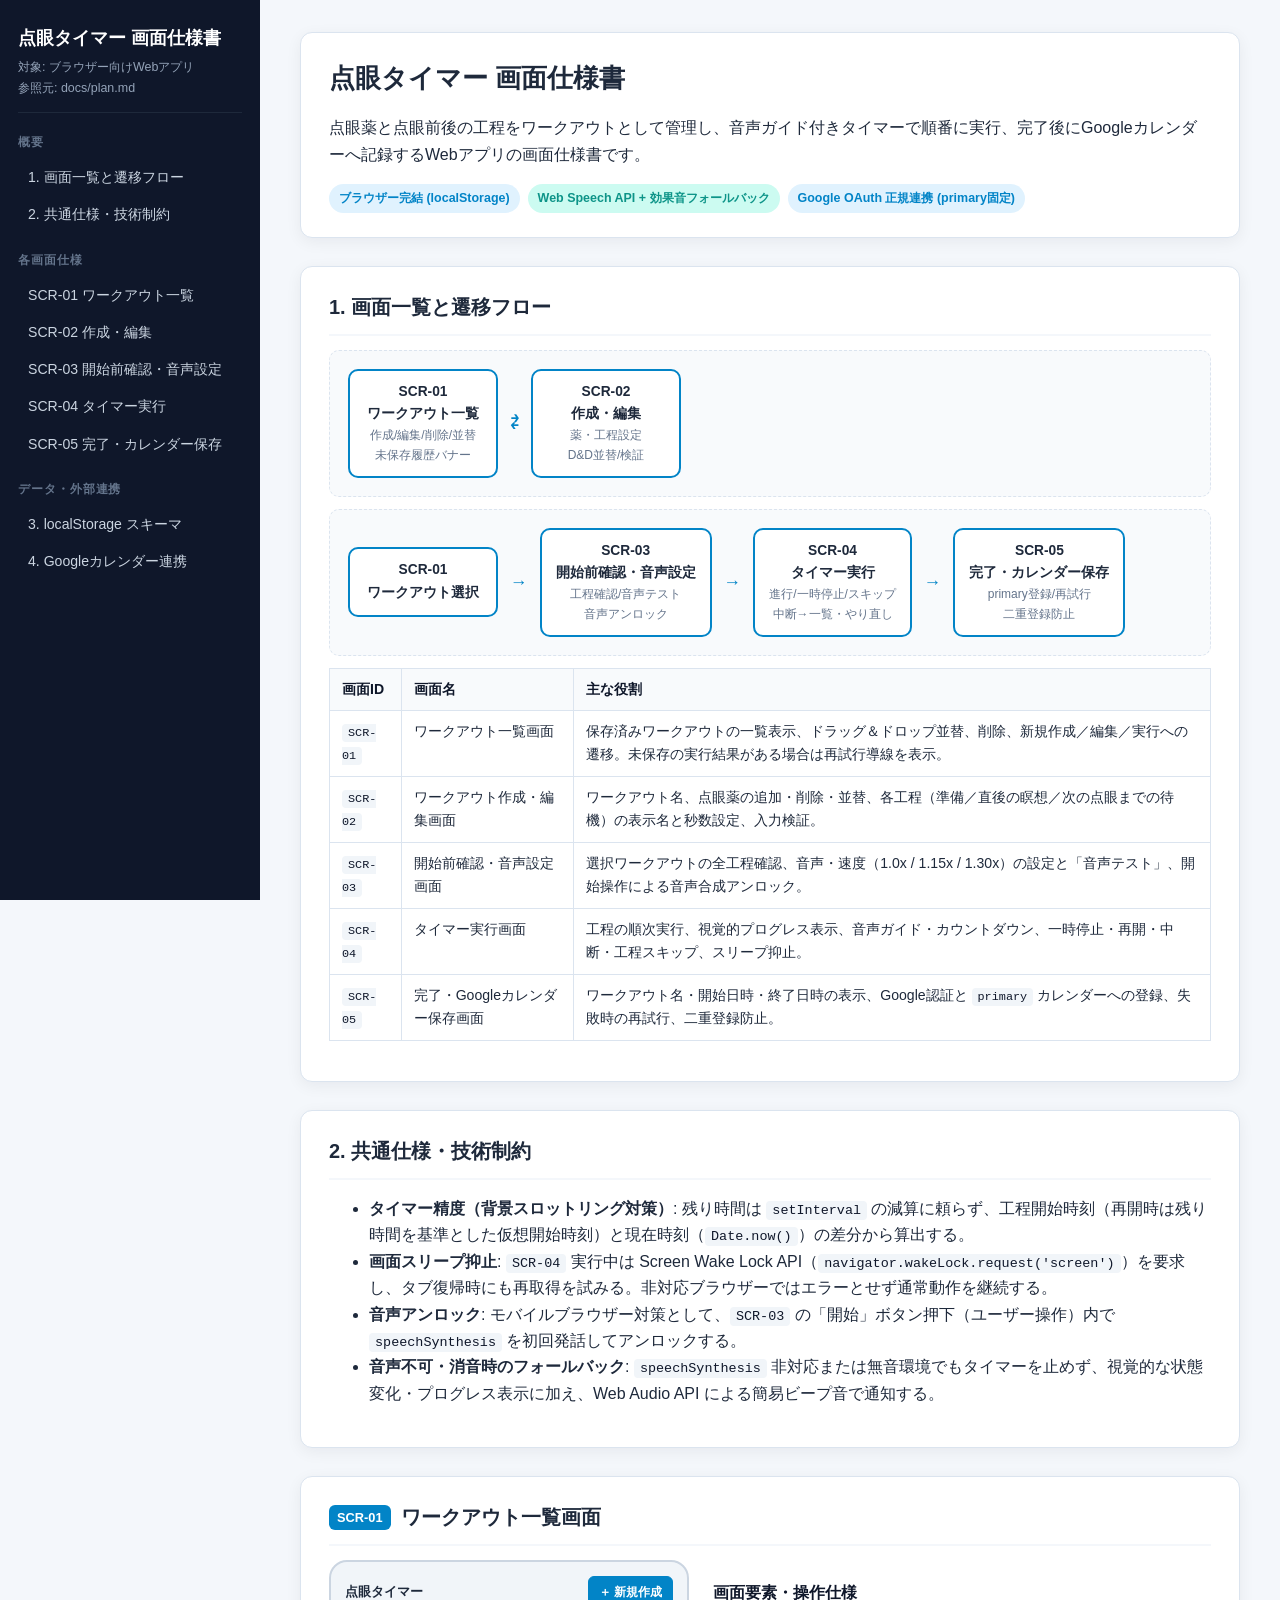
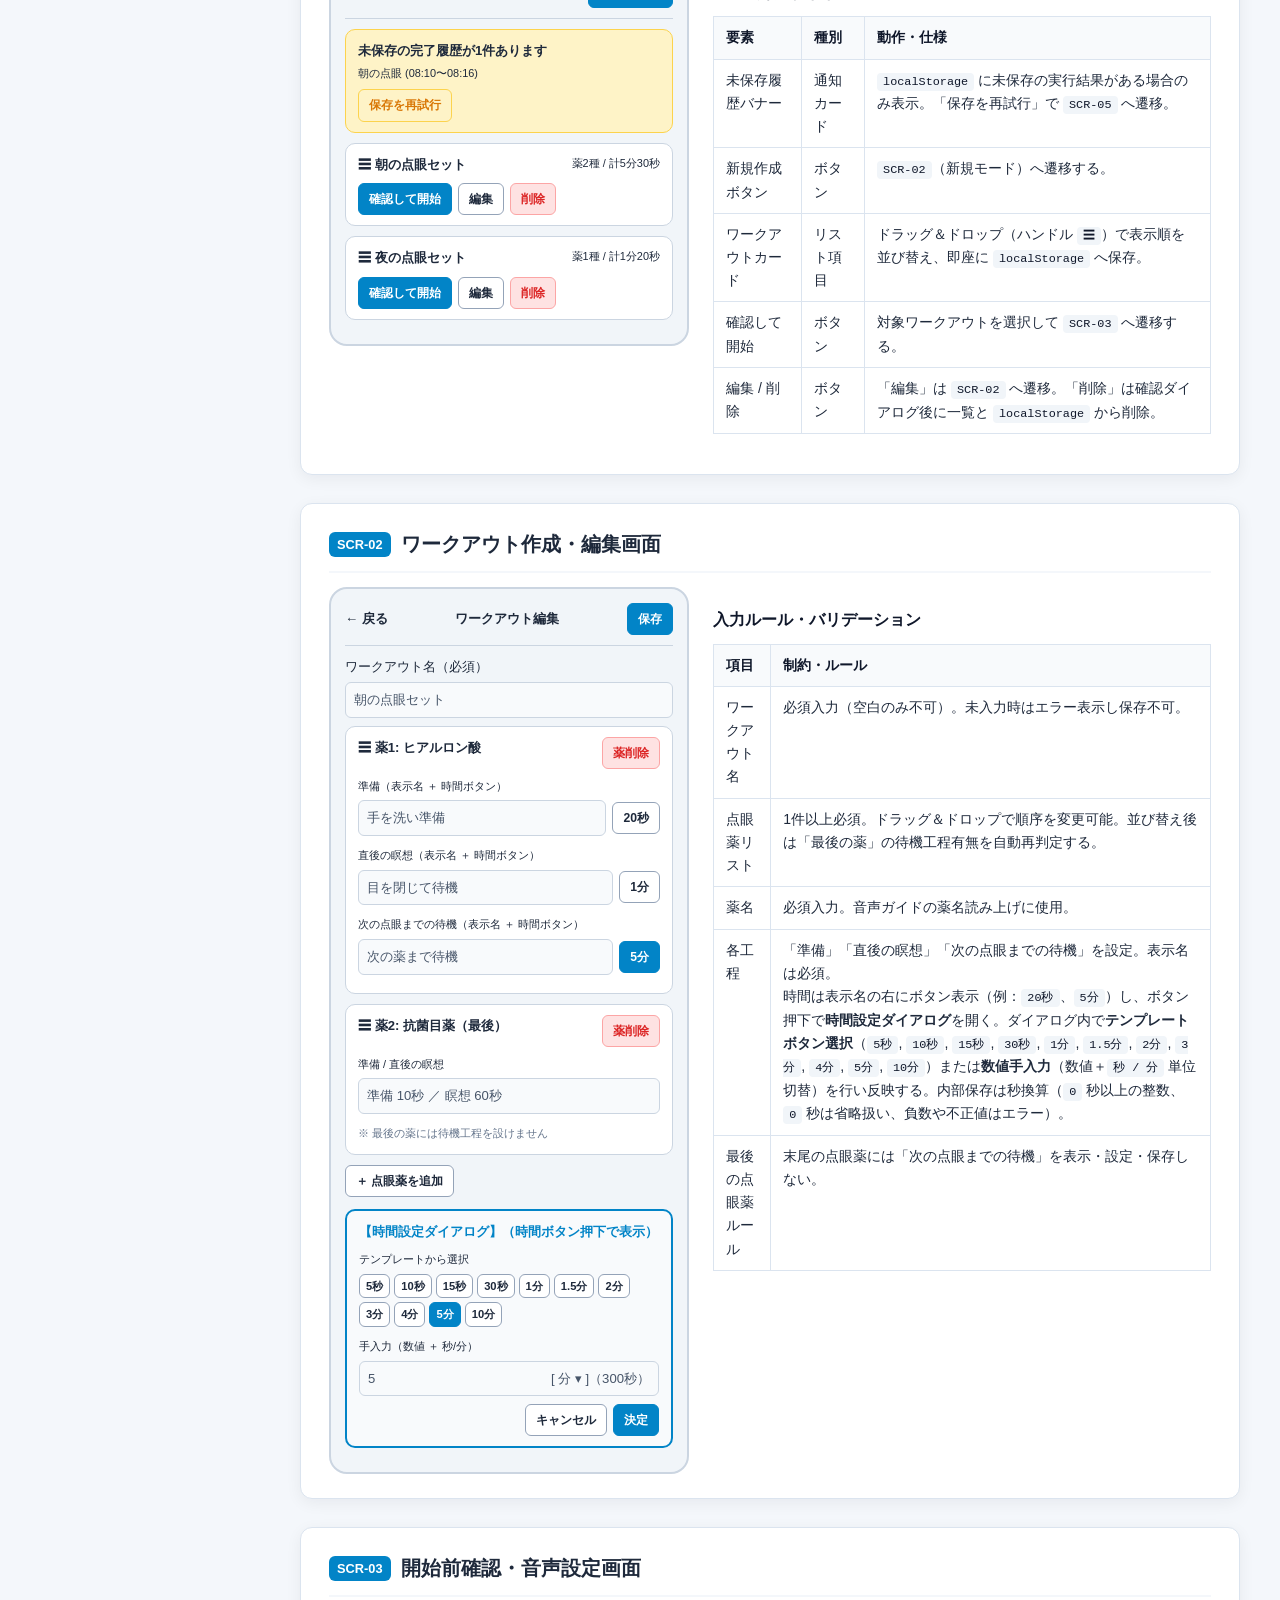
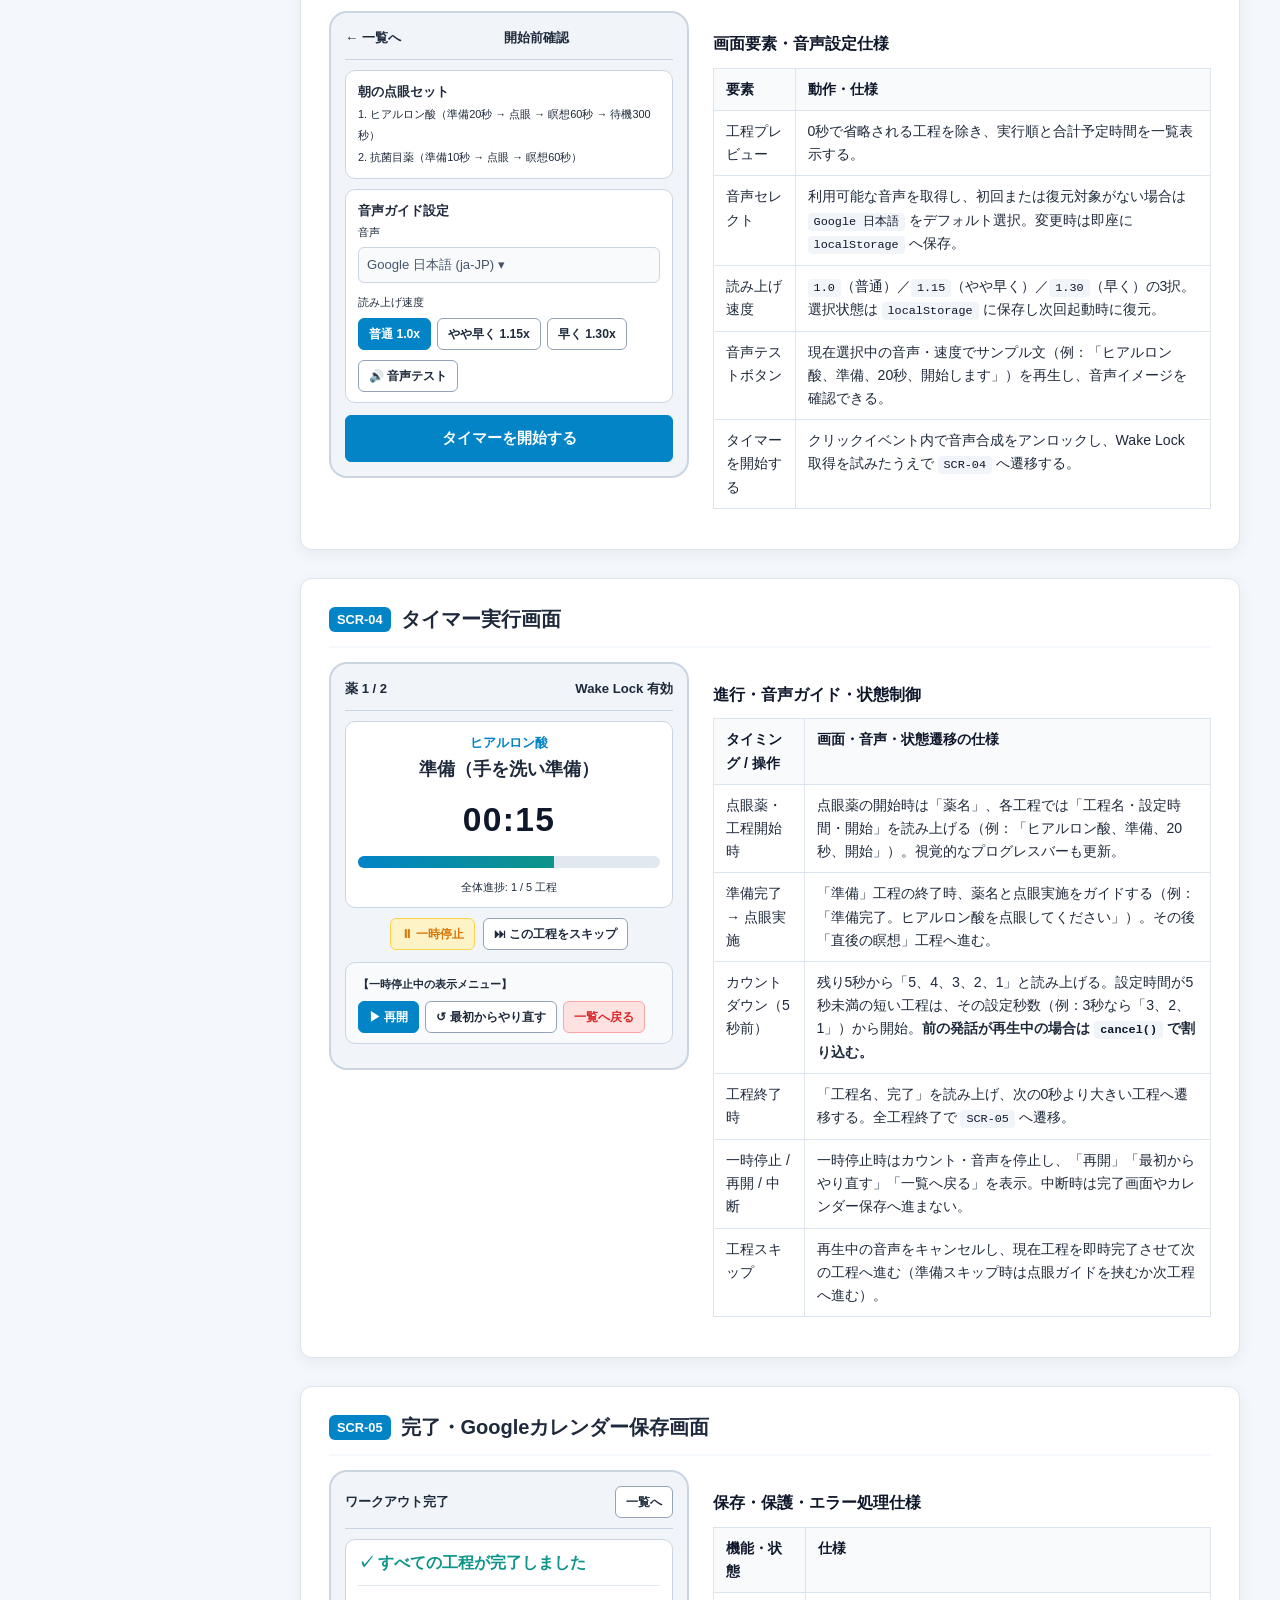
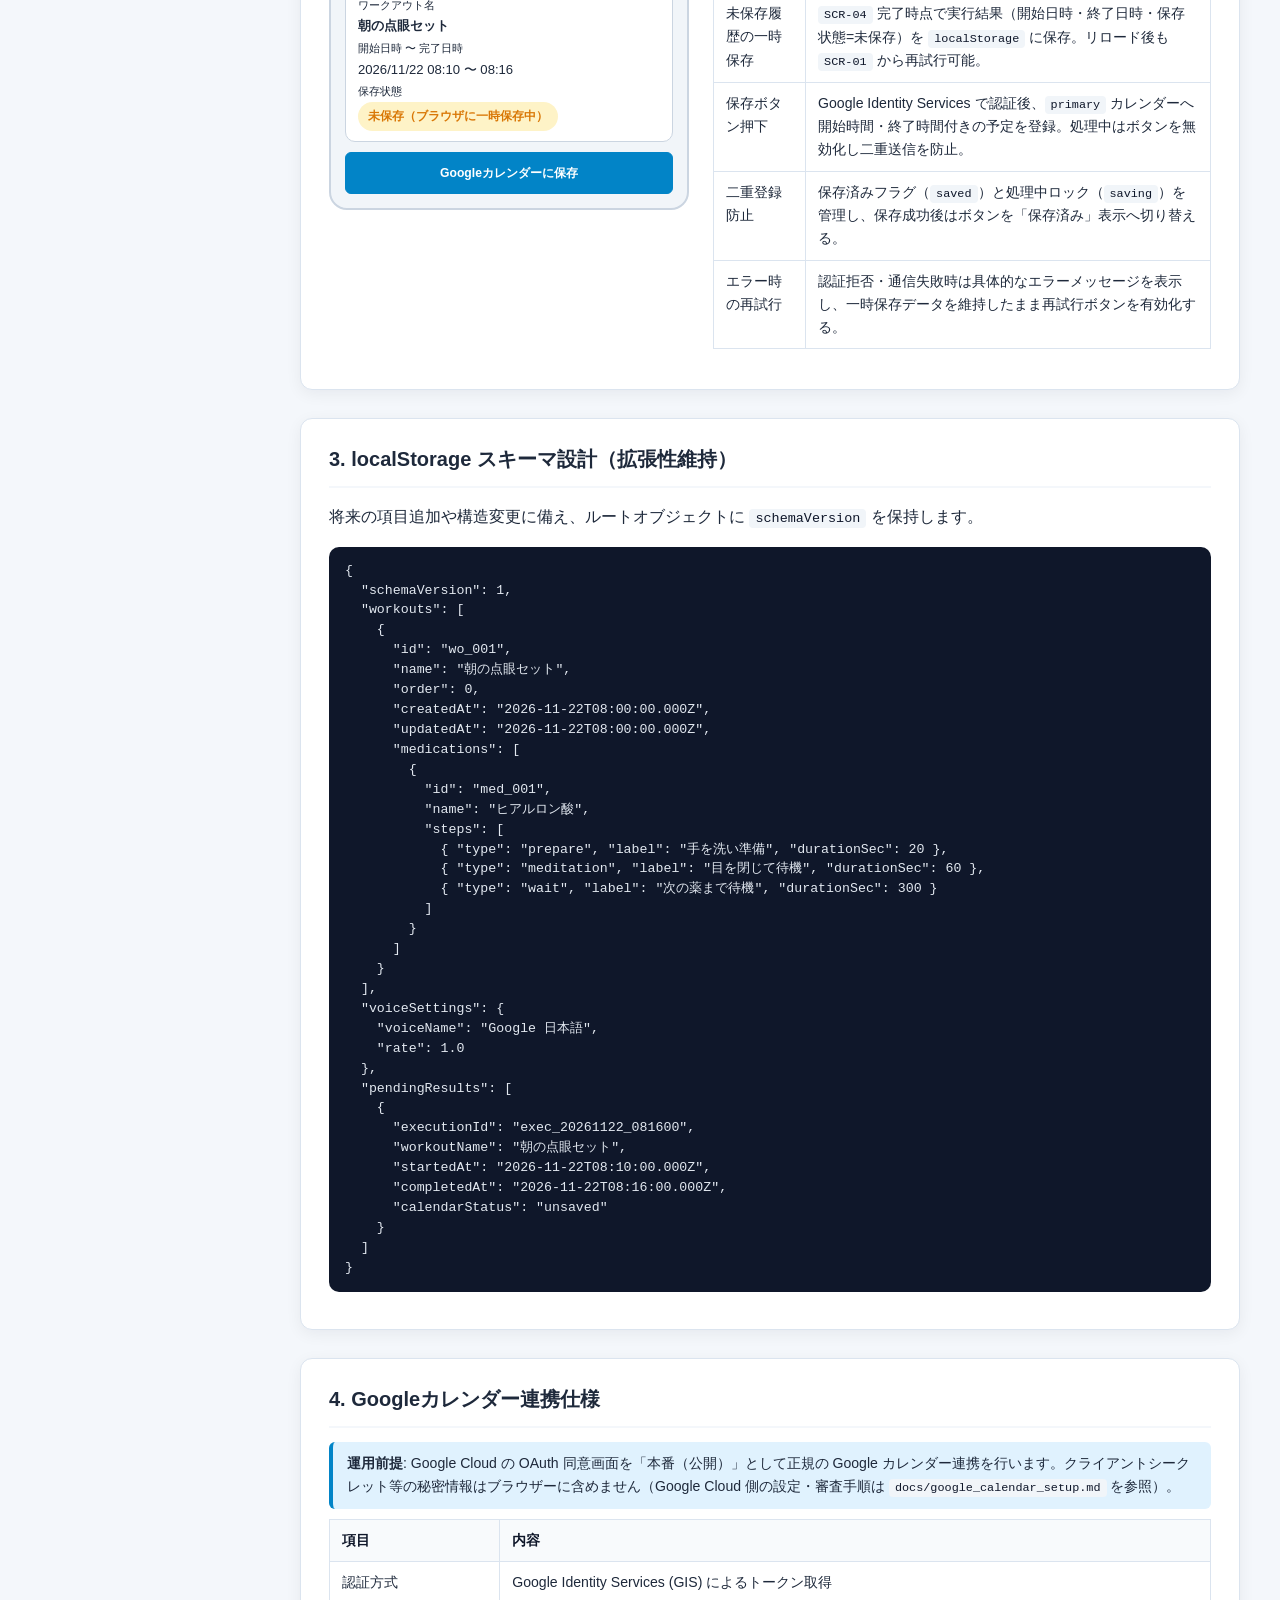
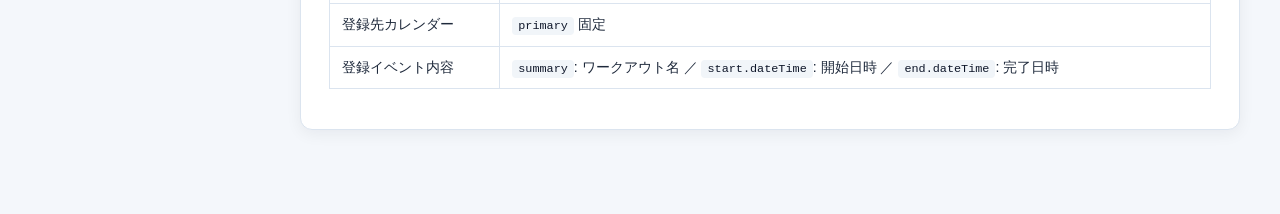
==== docs/screen_spec.html @ 9193c4d8 "[feat] 計画書・画面仕様書・初期ファイル構成の追加" ====
<!DOCTYPE html>
<html lang="ja">
<head>
  <meta charset="UTF-8">
  <meta name="viewport" content="width=device-width, initial-scale=1.0">
  <title>点眼タイマー 画面仕様書</title>
  <style>
    :root {
      --bg: #f4f7fb;
      --surface: #ffffff;
      --surface-alt: #f8fafc;
      --border: #dbe4ef;
      --text: #1e293b;
      --text-muted: #64748b;
      --primary: #0284c7;
      --primary-light: #e0f2fe;
      --accent: #0d9488;
      --accent-light: #ccfbf1;
      --warn: #d97706;
      --warn-light: #fef3c7;
      --danger: #dc2626;
      --danger-light: #fee2e2;
      --radius: 12px;
      --shadow: 0 4px 16px rgba(15, 23, 42, 0.06);
    }

    * {
      box-sizing: border-box;
    }

    body {
      margin: 0;
      font-family: "Segoe UI", "Hiragino Kaku Gothic ProN", "Yu Gothic UI", Meiryo, sans-serif;
      background: var(--bg);
      color: var(--text);
      line-height: 1.65;
    }

    /* レイアウト */
    .layout {
      display: grid;
      grid-template-columns: 260px 1fr;
      min-height: 100vh;
    }

    .sidebar {
      position: sticky;
      top: 0;
      height: 100vh;
      overflow-y: auto;
      background: #0f172a;
      color: #e2e8f0;
      padding: 24px 18px;
    }

    .sidebar h1 {
      font-size: 1.1rem;
      margin: 0 0 4px;
      color: #ffffff;
    }

    .sidebar .meta {
      font-size: 0.78rem;
      color: #94a3b8;
      margin-bottom: 20px;
      padding-bottom: 14px;
      border-bottom: 1px solid #1e293b;
    }

    .nav-group {
      margin-bottom: 18px;
    }

    .nav-title {
      font-size: 0.72rem;
      text-transform: uppercase;
      letter-spacing: 0.08em;
      color: #64748b;
      margin-bottom: 8px;
      font-weight: 700;
    }

    .sidebar a {
      display: block;
      color: #cbd5e1;
      text-decoration: none;
      font-size: 0.88rem;
      padding: 6px 10px;
      border-radius: 6px;
      margin-bottom: 2px;
      transition: background 0.15s, color 0.15s;
    }

    .sidebar a:hover {
      background: #1e293b;
      color: #ffffff;
    }

    .main {
      padding: 32px 40px 64px;
      max-width: 1180px;
    }

    .doc-header {
      background: var(--surface);
      border: 1px solid var(--border);
      border-radius: var(--radius);
      padding: 24px 28px;
      box-shadow: var(--shadow);
      margin-bottom: 28px;
    }

    .doc-header h2 {
      margin: 0 0 8px;
      font-size: 1.6rem;
    }

    .badges {
      display: flex;
      flex-wrap: wrap;
      gap: 8px;
      margin-top: 12px;
    }

    .badge {
      display: inline-block;
      font-size: 0.78rem;
      font-weight: 600;
      padding: 4px 10px;
      border-radius: 999px;
      background: var(--primary-light);
      color: var(--primary);
    }

    .badge.accent {
      background: var(--accent-light);
      color: var(--accent);
    }

    .badge.warn {
      background: var(--warn-light);
      color: var(--warn);
    }

    section.card {
      background: var(--surface);
      border: 1px solid var(--border);
      border-radius: var(--radius);
      padding: 24px 28px;
      box-shadow: var(--shadow);
      margin-bottom: 28px;
    }

    section.card h3 {
      margin: 0 0 14px;
      font-size: 1.25rem;
      display: flex;
      align-items: center;
      gap: 10px;
      border-bottom: 2px solid var(--bg);
      padding-bottom: 10px;
    }

    .scr-id {
      font-size: 0.8rem;
      background: var(--primary);
      color: #fff;
      padding: 2px 8px;
      border-radius: 6px;
      font-weight: 700;
    }

    h4 {
      margin: 20px 0 10px;
      font-size: 1rem;
      color: #0f172a;
    }

    /* 遷移フロー図 */
    .flow-diagram {
      display: flex;
      flex-wrap: wrap;
      align-items: center;
      gap: 12px;
      padding: 18px;
      background: var(--surface-alt);
      border: 1px dashed var(--border);
      border-radius: 10px;
      margin: 12px 0;
    }

    .flow-node {
      background: var(--surface);
      border: 2px solid var(--primary);
      border-radius: 10px;
      padding: 10px 14px;
      min-width: 150px;
      text-align: center;
      font-size: 0.86rem;
      font-weight: 600;
    }

    .flow-node small {
      display: block;
      font-weight: 400;
      color: var(--text-muted);
      font-size: 0.75rem;
    }

    .flow-arrow {
      font-weight: 700;
      color: var(--primary);
      font-size: 1.1rem;
    }

    /* 2カラム：ワイヤーフレーム + 要点 */
    .spec-grid {
      display: grid;
      grid-template-columns: 360px 1fr;
      gap: 24px;
      align-items: start;
      margin-top: 14px;
    }

    /* スマホ風モック枠 */
    .wireframe {
      background: #f1f5f9;
      border: 2px solid #cbd5e1;
      border-radius: 18px;
      padding: 14px;
      font-size: 0.82rem;
    }

    .wf-bar {
      display: flex;
      justify-content: space-between;
      align-items: center;
      font-weight: 700;
      padding-bottom: 10px;
      margin-bottom: 10px;
      border-bottom: 1px solid #cbd5e1;
    }

    .wf-card {
      background: #ffffff;
      border: 1px solid #cbd5e1;
      border-radius: 10px;
      padding: 10px 12px;
      margin-bottom: 10px;
    }

    .wf-btn {
      display: inline-block;
      padding: 5px 10px;
      border-radius: 6px;
      font-size: 0.76rem;
      font-weight: 600;
      border: 1px solid #94a3b8;
      background: #ffffff;
      color: var(--text);
    }

    .wf-btn.primary {
      background: var(--primary);
      border-color: var(--primary);
      color: #ffffff;
    }

    .wf-btn.danger {
      background: var(--danger-light);
      border-color: #fca5a5;
      color: var(--danger);
    }

    .wf-btn.warn {
      background: var(--warn-light);
      border-color: #fcd34d;
      color: var(--warn);
    }

    .wf-progress {
      height: 12px;
      background: #e2e8f0;
      border-radius: 999px;
      overflow: hidden;
      margin: 8px 0;
    }

    .wf-progress > span {
      display: block;
      height: 100%;
      width: 65%;
      background: linear-gradient(90deg, var(--primary), var(--accent));
    }

    .wf-timer {
      font-size: 2.1rem;
      font-weight: 800;
      text-align: center;
      letter-spacing: 0.04em;
      margin: 8px 0;
      color: #0f172a;
    }

    .wf-input {
      background: #f8fafc;
      border: 1px solid #cbd5e1;
      border-radius: 6px;
      padding: 6px 8px;
      margin: 4px 0 8px;
      color: #475569;
    }

    /* テーブル */
    table {
      width: 100%;
      border-collapse: collapse;
      margin: 10px 0 16px;
      font-size: 0.88rem;
    }

    th, td {
      border: 1px solid var(--border);
      padding: 9px 12px;
      text-align: left;
      vertical-align: top;
    }

    th {
      background: var(--surface-alt);
      font-weight: 700;
      color: #0f172a;
    }

    code {
      background: #f1f5f9;
      padding: 2px 6px;
      border-radius: 4px;
      font-family: Consolas, Monaco, monospace;
      font-size: 0.84em;
      color: #0f172a;
    }

    pre {
      background: #0f172a;
      color: #e2e8f0;
      padding: 14px 16px;
      border-radius: 10px;
      overflow-x: auto;
      font-size: 0.83rem;
      line-height: 1.5;
    }

    .note {
      background: var(--primary-light);
      border-left: 4px solid var(--primary);
      padding: 10px 14px;
      border-radius: 6px;
      font-size: 0.88rem;
      margin: 10px 0;
    }

    .note.warn {
      background: var(--warn-light);
      border-left-color: var(--warn);
    }

    @media (max-width: 960px) {
      .layout {
        grid-template-columns: 1fr;
      }
      .sidebar {
        position: static;
        height: auto;
      }
      .main {
        padding: 20px 16px 48px;
      }
      .spec-grid {
        grid-template-columns: 1fr;
      }
    }
  </style>
</head>
<body>
  <div class="layout">
    <aside class="sidebar">
      <h1>点眼タイマー 画面仕様書</h1>
      <div class="meta">
        対象: ブラウザー向けWebアプリ<br>
        参照元: docs/plan.md
      </div>

      <div class="nav-group">
        <div class="nav-title">概要</div>
        <a href="#overview">1. 画面一覧と遷移フロー</a>
        <a href="#common-rules">2. 共通仕様・技術制約</a>
      </div>

      <div class="nav-group">
        <div class="nav-title">各画面仕様</div>
        <a href="#scr-01">SCR-01 ワークアウト一覧</a>
        <a href="#scr-02">SCR-02 作成・編集</a>
        <a href="#scr-03">SCR-03 開始前確認・音声設定</a>
        <a href="#scr-04">SCR-04 タイマー実行</a>
        <a href="#scr-05">SCR-05 完了・カレンダー保存</a>
      </div>

      <div class="nav-group">
        <div class="nav-title">データ・外部連携</div>
        <a href="#storage-schema">3. localStorage スキーマ</a>
        <a href="#calendar-api">4. Googleカレンダー連携</a>
      </div>
    </aside>

    <main class="main">
      <div class="doc-header">
        <h2>点眼タイマー 画面仕様書</h2>
        <p>
          点眼薬と点眼前後の工程をワークアウトとして管理し、音声ガイド付きタイマーで順番に実行、完了後にGoogleカレンダーへ記録するWebアプリの画面仕様書です。
        </p>
        <div class="badges">
          <span class="badge">ブラウザー完結 (localStorage)</span>
          <span class="badge accent">Web Speech API + 効果音フォールバック</span>
          <span class="badge">Google OAuth 正規連携 (primary固定)</span>
        </div>
      </div>

      <!-- 1. 概要・遷移図 -->
      <section id="overview" class="card">
        <h3>1. 画面一覧と遷移フロー</h3>
        <div class="flow-diagram">
          <div class="flow-node">SCR-01<br>ワークアウト一覧<small>作成/編集/削除/並替<br>未保存履歴バナー</small></div>
          <span class="flow-arrow">⇄</span>
          <div class="flow-node">SCR-02<br>作成・編集<small>薬・工程設定<br>D&amp;D並替/検証</small></div>
        </div>
        <div class="flow-diagram">
          <div class="flow-node">SCR-01<br>ワークアウト選択</div>
          <span class="flow-arrow">→</span>
          <div class="flow-node">SCR-03<br>開始前確認・音声設定<small>工程確認/音声テスト<br>音声アンロック</small></div>
          <span class="flow-arrow">→</span>
          <div class="flow-node">SCR-04<br>タイマー実行<small>進行/一時停止/スキップ<br>中断→一覧・やり直し</small></div>
          <span class="flow-arrow">→</span>
          <div class="flow-node">SCR-05<br>完了・カレンダー保存<small>primary登録/再試行<br>二重登録防止</small></div>
        </div>

        <table>
          <thead>
            <tr>
              <th>画面ID</th>
              <th>画面名</th>
              <th>主な役割</th>
            </tr>
          </thead>
          <tbody>
            <tr>
              <td><code>SCR-01</code></td>
              <td>ワークアウト一覧画面</td>
              <td>保存済みワークアウトの一覧表示、ドラッグ＆ドロップ並替、削除、新規作成／編集／実行への遷移。未保存の実行結果がある場合は再試行導線を表示。</td>
            </tr>
            <tr>
              <td><code>SCR-02</code></td>
              <td>ワークアウト作成・編集画面</td>
              <td>ワークアウト名、点眼薬の追加・削除・並替、各工程（準備／直後の瞑想／次の点眼までの待機）の表示名と秒数設定、入力検証。</td>
            </tr>
            <tr>
              <td><code>SCR-03</code></td>
              <td>開始前確認・音声設定画面</td>
              <td>選択ワークアウトの全工程確認、音声・速度（1.0x / 1.15x / 1.30x）の設定と「音声テスト」、開始操作による音声合成アンロック。</td>
            </tr>
            <tr>
              <td><code>SCR-04</code></td>
              <td>タイマー実行画面</td>
              <td>工程の順次実行、視覚的プログレス表示、音声ガイド・カウントダウン、一時停止・再開・中断・工程スキップ、スリープ抑止。</td>
            </tr>
            <tr>
              <td><code>SCR-05</code></td>
              <td>完了・Googleカレンダー保存画面</td>
              <td>ワークアウト名・開始日時・終了日時の表示、Google認証と <code>primary</code> カレンダーへの登録、失敗時の再試行、二重登録防止。</td>
            </tr>
          </tbody>
        </table>
      </section>

      <!-- 2. 共通仕様 -->
      <section id="common-rules" class="card">
        <h3>2. 共通仕様・技術制約</h3>
        <ul>
          <li><strong>タイマー精度（背景スロットリング対策）</strong>: 残り時間は <code>setInterval</code> の減算に頼らず、工程開始時刻（再開時は残り時間を基準とした仮想開始時刻）と現在時刻（<code>Date.now()</code>）の差分から算出する。</li>
          <li><strong>画面スリープ抑止</strong>: <code>SCR-04</code> 実行中は Screen Wake Lock API（<code>navigator.wakeLock.request('screen')</code>）を要求し、タブ復帰時にも再取得を試みる。非対応ブラウザーではエラーとせず通常動作を継続する。</li>
          <li><strong>音声アンロック</strong>: モバイルブラウザー対策として、<code>SCR-03</code> の「開始」ボタン押下（ユーザー操作）内で <code>speechSynthesis</code> を初回発話してアンロックする。</li>
          <li><strong>音声不可・消音時のフォールバック</strong>: <code>speechSynthesis</code> 非対応または無音環境でもタイマーを止めず、視覚的な状態変化・プログレス表示に加え、Web Audio API による簡易ビープ音で通知する。</li>
        </ul>
      </section>

      <!-- SCR-01 -->
      <section id="scr-01" class="card">
        <h3><span class="scr-id">SCR-01</span> ワークアウト一覧画面</h3>
        <div class="spec-grid">
          <div class="wireframe">
            <div class="wf-bar">
              <span>点眼タイマー</span>
              <span class="wf-btn primary">＋ 新規作成</span>
            </div>
            <div class="wf-card" style="background:#fef3c7; border-color:#fcd34d;">
              <strong>未保存の完了履歴が1件あります</strong><br>
              <small>朝の点眼 (08:10〜08:16)</small><br>
              <span class="wf-btn warn" style="margin-top:6px;">保存を再試行</span>
            </div>
            <div class="wf-card">
              <div style="display:flex; justify-content:space-between;">
                <strong>☰ 朝の点眼セット</strong>
                <small>薬2種 / 計5分30秒</small>
              </div>
              <div style="margin-top:8px; display:flex; gap:6px; flex-wrap:wrap;">
                <span class="wf-btn primary">確認して開始</span>
                <span class="wf-btn">編集</span>
                <span class="wf-btn danger">削除</span>
              </div>
            </div>
            <div class="wf-card">
              <div style="display:flex; justify-content:space-between;">
                <strong>☰ 夜の点眼セット</strong>
                <small>薬1種 / 計1分20秒</small>
              </div>
              <div style="margin-top:8px; display:flex; gap:6px; flex-wrap:wrap;">
                <span class="wf-btn primary">確認して開始</span>
                <span class="wf-btn">編集</span>
                <span class="wf-btn danger">削除</span>
              </div>
            </div>
          </div>

          <div>
            <h4>画面要素・操作仕様</h4>
            <table>
              <thead>
                <tr>
                  <th>要素</th>
                  <th>種別</th>
                  <th>動作・仕様</th>
                </tr>
              </thead>
              <tbody>
                <tr>
                  <td>未保存履歴バナー</td>
                  <td>通知カード</td>
                  <td><code>localStorage</code> に未保存の実行結果がある場合のみ表示。「保存を再試行」で <code>SCR-05</code> へ遷移。</td>
                </tr>
                <tr>
                  <td>新規作成ボタン</td>
                  <td>ボタン</td>
                  <td><code>SCR-02</code>（新規モード）へ遷移する。</td>
                </tr>
                <tr>
                  <td>ワークアウトカード</td>
                  <td>リスト項目</td>
                  <td>ドラッグ＆ドロップ（ハンドル <code>☰</code>）で表示順を並び替え、即座に <code>localStorage</code> へ保存。</td>
                </tr>
                <tr>
                  <td>確認して開始</td>
                  <td>ボタン</td>
                  <td>対象ワークアウトを選択して <code>SCR-03</code> へ遷移する。</td>
                </tr>
                <tr>
                  <td>編集 / 削除</td>
                  <td>ボタン</td>
                  <td>「編集」は <code>SCR-02</code> へ遷移。「削除」は確認ダイアログ後に一覧と <code>localStorage</code> から削除。</td>
                </tr>
              </tbody>
            </table>
          </div>
        </div>
      </section>

      <!-- SCR-02 -->
      <section id="scr-02" class="card">
        <h3><span class="scr-id">SCR-02</span> ワークアウト作成・編集画面</h3>
        <div class="spec-grid">
          <div class="wireframe">
            <div class="wf-bar">
              <span>← 戻る</span>
              <span>ワークアウト編集</span>
              <span class="wf-btn primary">保存</span>
            </div>
            <div>ワークアウト名（必須）</div>
            <div class="wf-input">朝の点眼セット</div>

            <div class="wf-card">
              <div style="display:flex; justify-content:space-between; margin-bottom:6px;">
                <strong>☰ 薬1: ヒアルロン酸</strong>
                <span class="wf-btn danger">薬削除</span>
              </div>
              <small>準備（表示名 ＋ 時間ボタン）</small>
              <div style="display:flex; gap:6px; align-items:center; margin:4px 0 8px;">
                <div class="wf-input" style="flex:1; margin:0;">手を洗い準備</div>
                <span class="wf-btn">20秒</span>
              </div>
              <small>直後の瞑想（表示名 ＋ 時間ボタン）</small>
              <div style="display:flex; gap:6px; align-items:center; margin:4px 0 8px;">
                <div class="wf-input" style="flex:1; margin:0;">目を閉じて待機</div>
                <span class="wf-btn">1分</span>
              </div>
              <small>次の点眼までの待機（表示名 ＋ 時間ボタン）</small>
              <div style="display:flex; gap:6px; align-items:center; margin:4px 0 8px;">
                <div class="wf-input" style="flex:1; margin:0;">次の薬まで待機</div>
                <span class="wf-btn primary">5分</span>
              </div>
            </div>

            <div class="wf-card">
              <div style="display:flex; justify-content:space-between; margin-bottom:6px;">
                <strong>☰ 薬2: 抗菌目薬（最後）</strong>
                <span class="wf-btn danger">薬削除</span>
              </div>
              <small>準備 / 直後の瞑想</small>
              <div class="wf-input">準備 10秒 ／ 瞑想 60秒</div>
              <small style="color:#64748b;">※ 最後の薬には待機工程を設けません</small>
            </div>
            <span class="wf-btn">＋ 点眼薬を追加</span>

            <div class="wf-card" style="margin-top:12px; border:2px solid var(--primary); background:#f8fafc;">
              <div style="font-weight:700; margin-bottom:6px; color:var(--primary);">【時間設定ダイアログ】（時間ボタン押下で表示）</div>
              <small>テンプレートから選択</small>
              <div style="display:flex; flex-wrap:wrap; gap:4px; margin:4px 0 8px;">
                <span class="wf-btn" style="padding:2px 6px; font-size:0.7rem;">5秒</span>
                <span class="wf-btn" style="padding:2px 6px; font-size:0.7rem;">10秒</span>
                <span class="wf-btn" style="padding:2px 6px; font-size:0.7rem;">15秒</span>
                <span class="wf-btn" style="padding:2px 6px; font-size:0.7rem;">30秒</span>
                <span class="wf-btn" style="padding:2px 6px; font-size:0.7rem;">1分</span>
                <span class="wf-btn" style="padding:2px 6px; font-size:0.7rem;">1.5分</span>
                <span class="wf-btn" style="padding:2px 6px; font-size:0.7rem;">2分</span>
                <span class="wf-btn" style="padding:2px 6px; font-size:0.7rem;">3分</span>
                <span class="wf-btn" style="padding:2px 6px; font-size:0.7rem;">4分</span>
                <span class="wf-btn primary" style="padding:2px 6px; font-size:0.7rem;">5分</span>
                <span class="wf-btn" style="padding:2px 6px; font-size:0.7rem;">10分</span>
              </div>
              <small>手入力（数値 ＋ 秒/分）</small>
              <div class="wf-input" style="display:flex; justify-content:space-between; margin-bottom:8px;">
                <span>5</span>
                <span>[ 分 ▾ ]（300秒）</span>
              </div>
              <div style="display:flex; justify-content:flex-end; gap:6px;">
                <span class="wf-btn">キャンセル</span>
                <span class="wf-btn primary">決定</span>
              </div>
            </div>
          </div>

          <div>
            <h4>入力ルール・バリデーション</h4>
            <table>
              <thead>
                <tr>
                  <th>項目</th>
                  <th>制約・ルール</th>
                </tr>
              </thead>
              <tbody>
                <tr>
                  <td>ワークアウト名</td>
                  <td>必須入力（空白のみ不可）。未入力時はエラー表示し保存不可。</td>
                </tr>
                <tr>
                  <td>点眼薬リスト</td>
                  <td>1件以上必須。ドラッグ＆ドロップで順序を変更可能。並び替え後は「最後の薬」の待機工程有無を自動再判定する。</td>
                </tr>
                <tr>
                  <td>薬名</td>
                  <td>必須入力。音声ガイドの薬名読み上げに使用。</td>
                </tr>
                <tr>
                  <td>各工程</td>
                  <td>「準備」「直後の瞑想」「次の点眼までの待機」を設定。表示名は必須。<br>時間は表示名の右にボタン表示（例：<code>20秒</code>、<code>5分</code>）し、ボタン押下で<strong>時間設定ダイアログ</strong>を開く。ダイアログ内で<strong>テンプレートボタン選択</strong>（<code>5秒</code>, <code>10秒</code>, <code>15秒</code>, <code>30秒</code>, <code>1分</code>, <code>1.5分</code>, <code>2分</code>, <code>3分</code>, <code>4分</code>, <code>5分</code>, <code>10分</code>）または<strong>数値手入力</strong>（数値＋<code>秒 / 分</code> 単位切替）を行い反映する。内部保存は秒換算（<code>0</code> 秒以上の整数、<code>0</code> 秒は省略扱い、負数や不正値はエラー）。</td>
                </tr>
                <tr>
                  <td>最後の点眼薬ルール</td>
                  <td>末尾の点眼薬には「次の点眼までの待機」を表示・設定・保存しない。</td>
                </tr>
              </tbody>
            </table>
          </div>
        </div>
      </section>

      <!-- SCR-03 -->
      <section id="scr-03" class="card">
        <h3><span class="scr-id">SCR-03</span> 開始前確認・音声設定画面</h3>
        <div class="spec-grid">
          <div class="wireframe">
            <div class="wf-bar">
              <span>← 一覧へ</span>
              <span>開始前確認</span>
              <span></span>
            </div>
            <div class="wf-card">
              <strong>朝の点眼セット</strong><br>
              <small>1. ヒアルロン酸（準備20秒 → 点眼 → 瞑想60秒 → 待機300秒）</small><br>
              <small>2. 抗菌目薬（準備10秒 → 点眼 → 瞑想60秒）</small>
            </div>
            <div class="wf-card">
              <strong>音声ガイド設定</strong><br>
              <small>音声</small>
              <div class="wf-input">Google 日本語 (ja-JP) ▾</div>
              <small>読み上げ速度</small>
              <div style="display:flex; gap:6px; margin:6px 0 10px;">
                <span class="wf-btn primary">普通 1.0x</span>
                <span class="wf-btn">やや早く 1.15x</span>
                <span class="wf-btn">早く 1.30x</span>
              </div>
              <span class="wf-btn">🔊 音声テスト</span>
            </div>
            <div style="text-align:center; margin-top:12px;">
              <span class="wf-btn primary" style="width:100%; padding:10px; font-size:0.92rem;">タイマーを開始する</span>
            </div>
          </div>

          <div>
            <h4>画面要素・音声設定仕様</h4>
            <table>
              <thead>
                <tr>
                  <th>要素</th>
                  <th>動作・仕様</th>
                </tr>
              </thead>
              <tbody>
                <tr>
                  <td>工程プレビュー</td>
                  <td>0秒で省略される工程を除き、実行順と合計予定時間を一覧表示する。</td>
                </tr>
                <tr>
                  <td>音声セレクト</td>
                  <td>利用可能な音声を取得し、初回または復元対象がない場合は <code>Google 日本語</code> をデフォルト選択。変更時は即座に <code>localStorage</code> へ保存。</td>
                </tr>
                <tr>
                  <td>読み上げ速度</td>
                  <td><code>1.0</code>（普通）／<code>1.15</code>（やや早く）／<code>1.30</code>（早く）の3択。選択状態は <code>localStorage</code> に保存し次回起動時に復元。</td>
                </tr>
                <tr>
                  <td>音声テストボタン</td>
                  <td>現在選択中の音声・速度でサンプル文（例：「ヒアルロン酸、準備、20秒、開始します」）を再生し、音声イメージを確認できる。</td>
                </tr>
                <tr>
                  <td>タイマーを開始する</td>
                  <td>クリックイベント内で音声合成をアンロックし、Wake Lock 取得を試みたうえで <code>SCR-04</code> へ遷移する。</td>
                </tr>
              </tbody>
            </table>
          </div>
        </div>
      </section>

      <!-- SCR-04 -->
      <section id="scr-04" class="card">
        <h3><span class="scr-id">SCR-04</span> タイマー実行画面</h3>
        <div class="spec-grid">
          <div class="wireframe">
            <div class="wf-bar">
              <span>薬 1 / 2</span>
              <span>Wake Lock 有効</span>
            </div>
            <div class="wf-card" style="text-align:center;">
              <div style="color:var(--primary); font-weight:700;">ヒアルロン酸</div>
              <div style="font-size:1.1rem; font-weight:700; margin-top:2px;">準備（手を洗い準備）</div>
              <div class="wf-timer">00:15</div>
              <div class="wf-progress"><span></span></div>
              <small>全体進捗: 1 / 5 工程</small>
            </div>
            <div style="display:flex; gap:8px; justify-content:center; margin-top:10px;">
              <span class="wf-btn warn">⏸ 一時停止</span>
              <span class="wf-btn">⏭ この工程をスキップ</span>
            </div>
            <div class="wf-card" style="margin-top:12px; background:#f8fafc;">
              <small><strong>【一時停止中の表示メニュー】</strong></small><br>
              <div style="display:flex; gap:6px; margin-top:6px; flex-wrap:wrap;">
                <span class="wf-btn primary">▶ 再開</span>
                <span class="wf-btn">↺ 最初からやり直す</span>
                <span class="wf-btn danger">一覧へ戻る</span>
              </div>
            </div>
          </div>

          <div>
            <h4>進行・音声ガイド・状態制御</h4>
            <table>
              <thead>
                <tr>
                  <th>タイミング / 操作</th>
                  <th>画面・音声・状態遷移の仕様</th>
                </tr>
              </thead>
              <tbody>
                <tr>
                  <td>点眼薬・工程開始時</td>
                  <td>点眼薬の開始時は「薬名」、各工程では「工程名・設定時間・開始」を読み上げる（例：「ヒアルロン酸、準備、20秒、開始」）。視覚的なプログレスバーも更新。</td>
                </tr>
                <tr>
                  <td>準備完了 → 点眼実施</td>
                  <td>「準備」工程の終了時、薬名と点眼実施をガイドする（例：「準備完了。ヒアルロン酸を点眼してください」）。その後「直後の瞑想」工程へ進む。</td>
                </tr>
                <tr>
                  <td>カウントダウン（5秒前）</td>
                  <td>残り5秒から「5、4、3、2、1」と読み上げる。設定時間が5秒未満の短い工程は、その設定秒数（例：3秒なら「3、2、1」）から開始。<strong>前の発話が再生中の場合は <code>cancel()</code> で割り込む。</strong></td>
                </tr>
                <tr>
                  <td>工程終了時</td>
                  <td>「工程名、完了」を読み上げ、次の0秒より大きい工程へ遷移する。全工程終了で <code>SCR-05</code> へ遷移。</td>
                </tr>
                <tr>
                  <td>一時停止 / 再開 / 中断</td>
                  <td>一時停止時はカウント・音声を停止し、「再開」「最初からやり直す」「一覧へ戻る」を表示。中断時は完了画面やカレンダー保存へ進まない。</td>
                </tr>
                <tr>
                  <td>工程スキップ</td>
                  <td>再生中の音声をキャンセルし、現在工程を即時完了させて次の工程へ進む（準備スキップ時は点眼ガイドを挟むか次工程へ進む）。</td>
                </tr>
              </tbody>
            </table>
          </div>
        </div>
      </section>

      <!-- SCR-05 -->
      <section id="scr-05" class="card">
        <h3><span class="scr-id">SCR-05</span> 完了・Googleカレンダー保存画面</h3>
        <div class="spec-grid">
          <div class="wireframe">
            <div class="wf-bar">
              <span>ワークアウト完了</span>
              <span class="wf-btn">一覧へ</span>
            </div>
            <div class="wf-card">
              <div style="font-weight:700; font-size:1rem; color:var(--accent);">✓ すべての工程が完了しました</div>
              <hr style="border:none; border-top:1px solid #e2e8f0; margin:8px 0;">
              <small>ワークアウト名</small>
              <div><strong>朝の点眼セット</strong></div>
              <small>開始日時 〜 完了日時</small>
              <div>2026/11/22 08:10 〜 08:16</div>
              <small>保存状態</small>
              <div><span class="badge warn">未保存（ブラウザに一時保存中）</span></div>
            </div>
            <div style="text-align:center; margin-top:10px;">
              <span class="wf-btn primary" style="width:100%; padding:10px;">Googleカレンダーに保存</span>
            </div>
          </div>

          <div>
            <h4>保存・保護・エラー処理仕様</h4>
            <table>
              <thead>
                <tr>
                  <th>機能・状態</th>
                  <th>仕様</th>
                </tr>
              </thead>
              <tbody>
                <tr>
                  <td>未保存履歴の一時保存</td>
                  <td><code>SCR-04</code> 完了時点で実行結果（開始日時・終了日時・保存状態=未保存）を <code>localStorage</code> に保存。リロード後も <code>SCR-01</code> から再試行可能。</td>
                </tr>
                <tr>
                  <td>保存ボタン押下</td>
                  <td>Google Identity Services で認証後、<code>primary</code> カレンダーへ開始時間・終了時間付きの予定を登録。処理中はボタンを無効化し二重送信を防止。</td>
                </tr>
                <tr>
                  <td>二重登録防止</td>
                  <td>保存済みフラグ（<code>saved</code>）と処理中ロック（<code>saving</code>）を管理し、保存成功後はボタンを「保存済み」表示へ切り替える。</td>
                </tr>
                <tr>
                  <td>エラー時の再試行</td>
                  <td>認証拒否・通信失敗時は具体的なエラーメッセージを表示し、一時保存データを維持したまま再試行ボタンを有効化する。</td>
                </tr>
              </tbody>
            </table>
          </div>
        </div>
      </section>

      <!-- 3. localStorage スキーマ -->
      <section id="storage-schema" class="card">
        <h3>3. localStorage スキーマ設計（拡張性維持）</h3>
        <p>将来の項目追加や構造変更に備え、ルートオブジェクトに <code>schemaVersion</code> を保持します。</p>
        <pre>{
  "schemaVersion": 1,
  "workouts": [
    {
      "id": "wo_001",
      "name": "朝の点眼セット",
      "order": 0,
      "createdAt": "2026-11-22T08:00:00.000Z",
      "updatedAt": "2026-11-22T08:00:00.000Z",
      "medications": [
        {
          "id": "med_001",
          "name": "ヒアルロン酸",
          "steps": [
            { "type": "prepare", "label": "手を洗い準備", "durationSec": 20 },
            { "type": "meditation", "label": "目を閉じて待機", "durationSec": 60 },
            { "type": "wait", "label": "次の薬まで待機", "durationSec": 300 }
          ]
        }
      ]
    }
  ],
  "voiceSettings": {
    "voiceName": "Google 日本語",
    "rate": 1.0
  },
  "pendingResults": [
    {
      "executionId": "exec_20261122_081600",
      "workoutName": "朝の点眼セット",
      "startedAt": "2026-11-22T08:10:00.000Z",
      "completedAt": "2026-11-22T08:16:00.000Z",
      "calendarStatus": "unsaved"
    }
  ]
}</pre>
      </section>

      <!-- 4. Googleカレンダー連携 -->
      <section id="calendar-api" class="card">
        <h3>4. Googleカレンダー連携仕様</h3>
        <div class="note">
          <strong>運用前提</strong>: Google Cloud の OAuth 同意画面を「本番（公開）」として正規の Google カレンダー連携を行います。クライアントシークレット等の秘密情報はブラウザーに含めません（Google Cloud 側の設定・審査手順は <code>docs/google_calendar_setup.md</code> を参照）。
        </div>
        <table>
          <thead>
            <tr>
              <th>項目</th>
              <th>内容</th>
            </tr>
          </thead>
          <tbody>
            <tr>
              <td>認証方式</td>
              <td>Google Identity Services (GIS) によるトークン取得</td>
            </tr>
            <tr>
              <td>登録先カレンダー</td>
              <td><code>primary</code> 固定</td>
            </tr>
            <tr>
              <td>登録イベント内容</td>
              <td><code>summary</code>: ワークアウト名 ／ <code>start.dateTime</code>: 開始日時 ／ <code>end.dateTime</code>: 完了日時</td>
            </tr>
          </tbody>
        </table>
      </section>
    </main>
  </div>
</body>
</html>
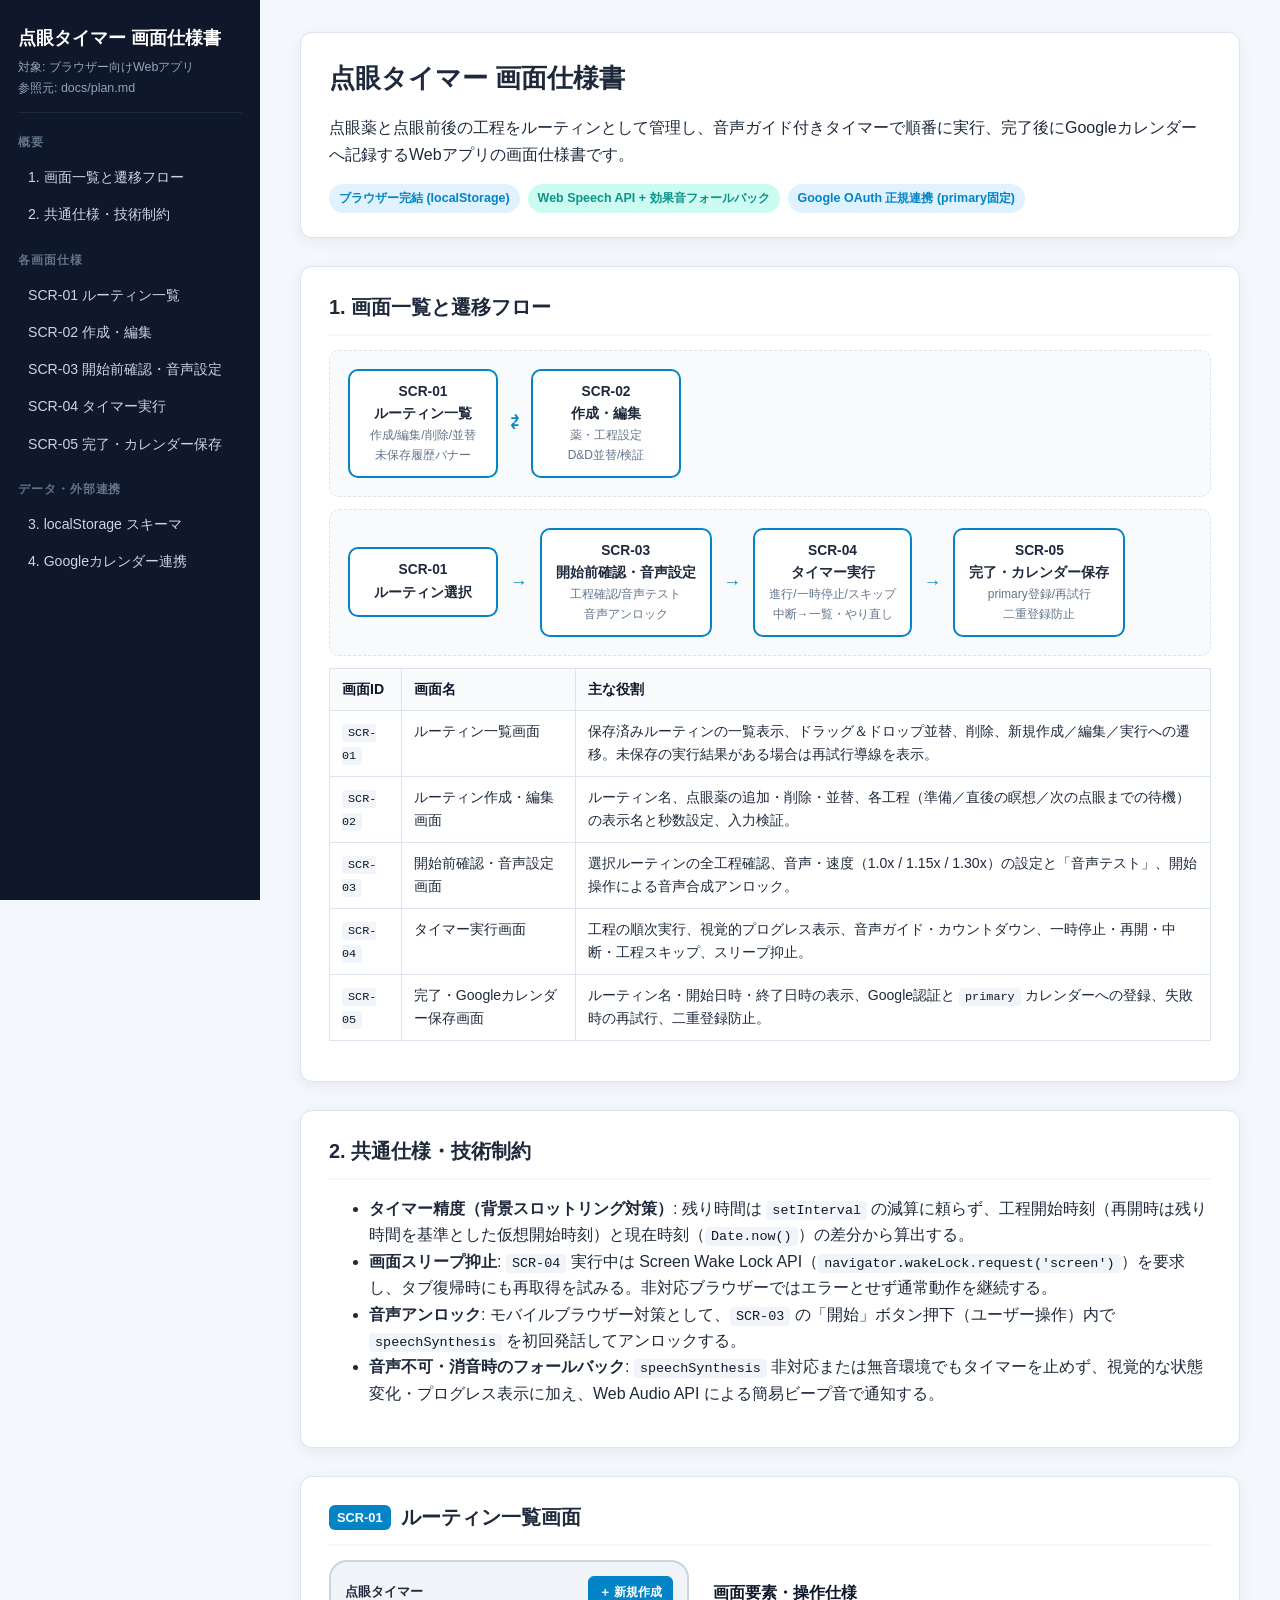
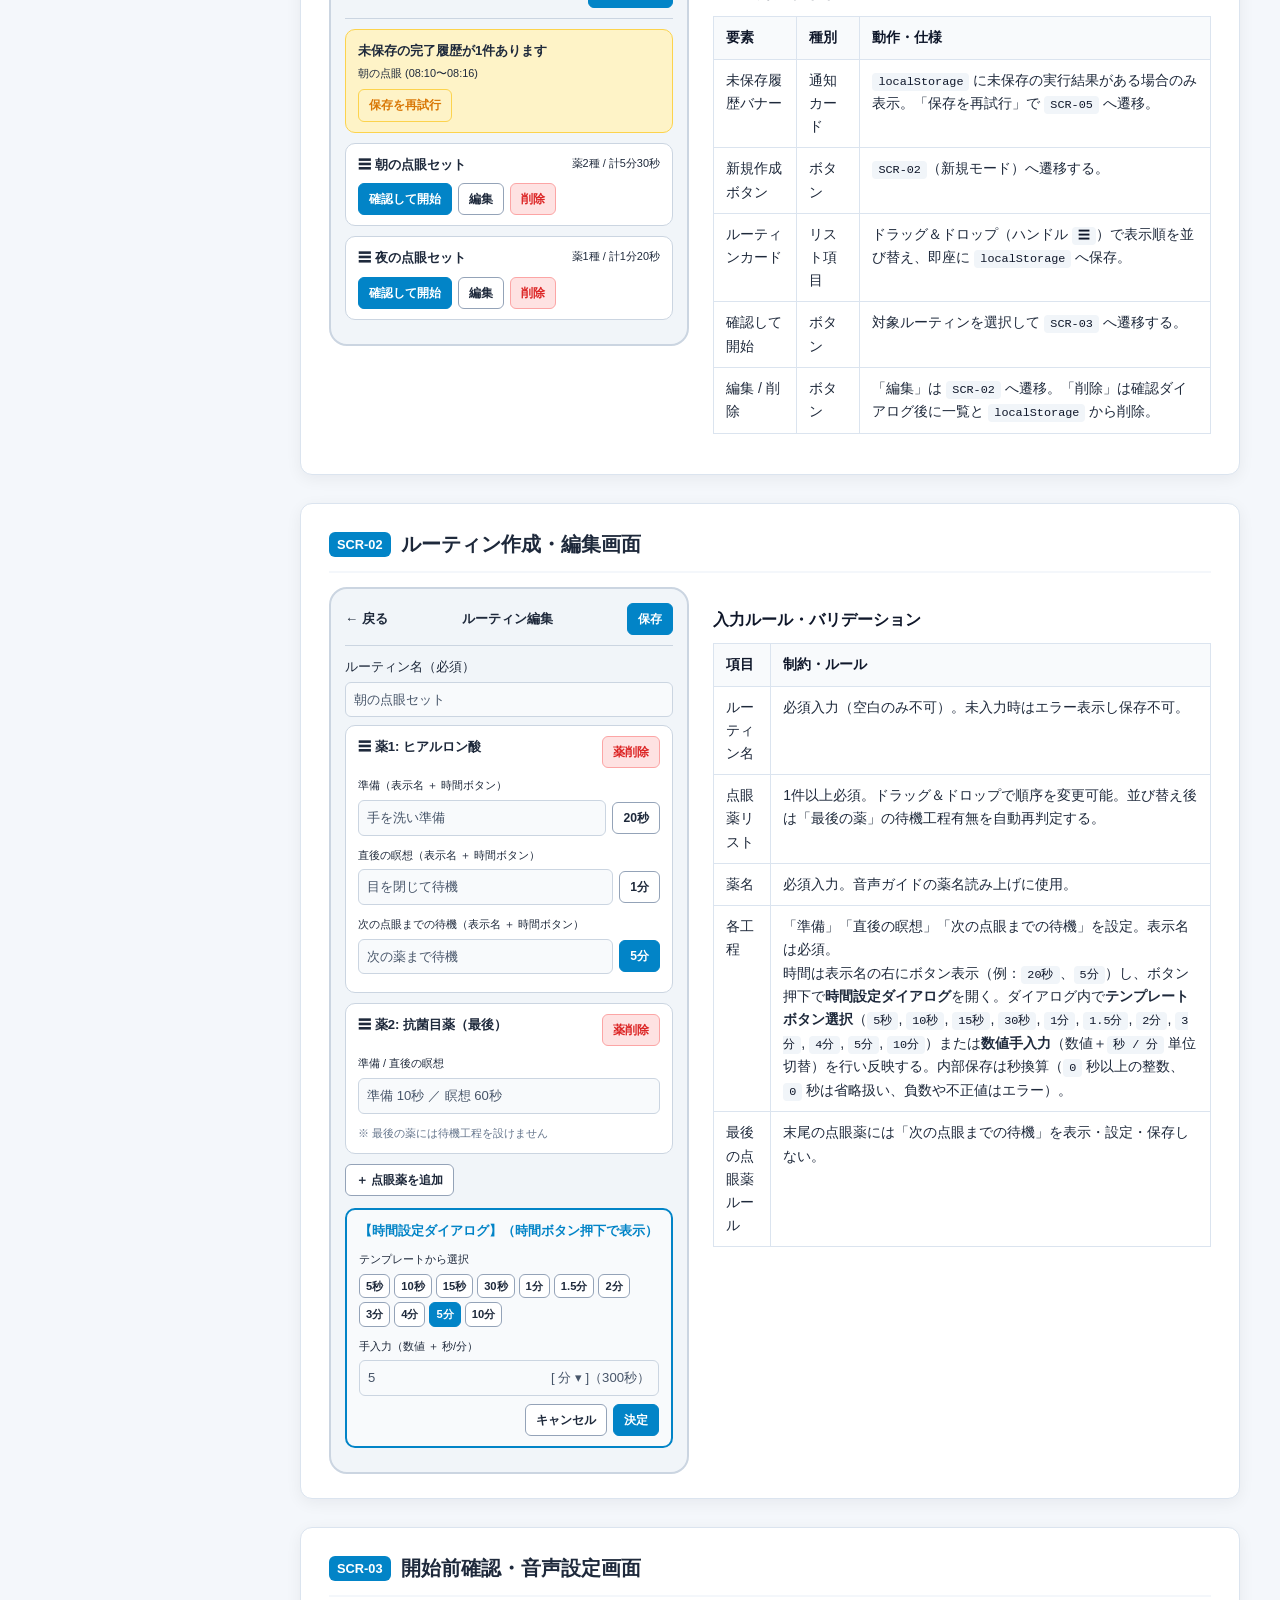
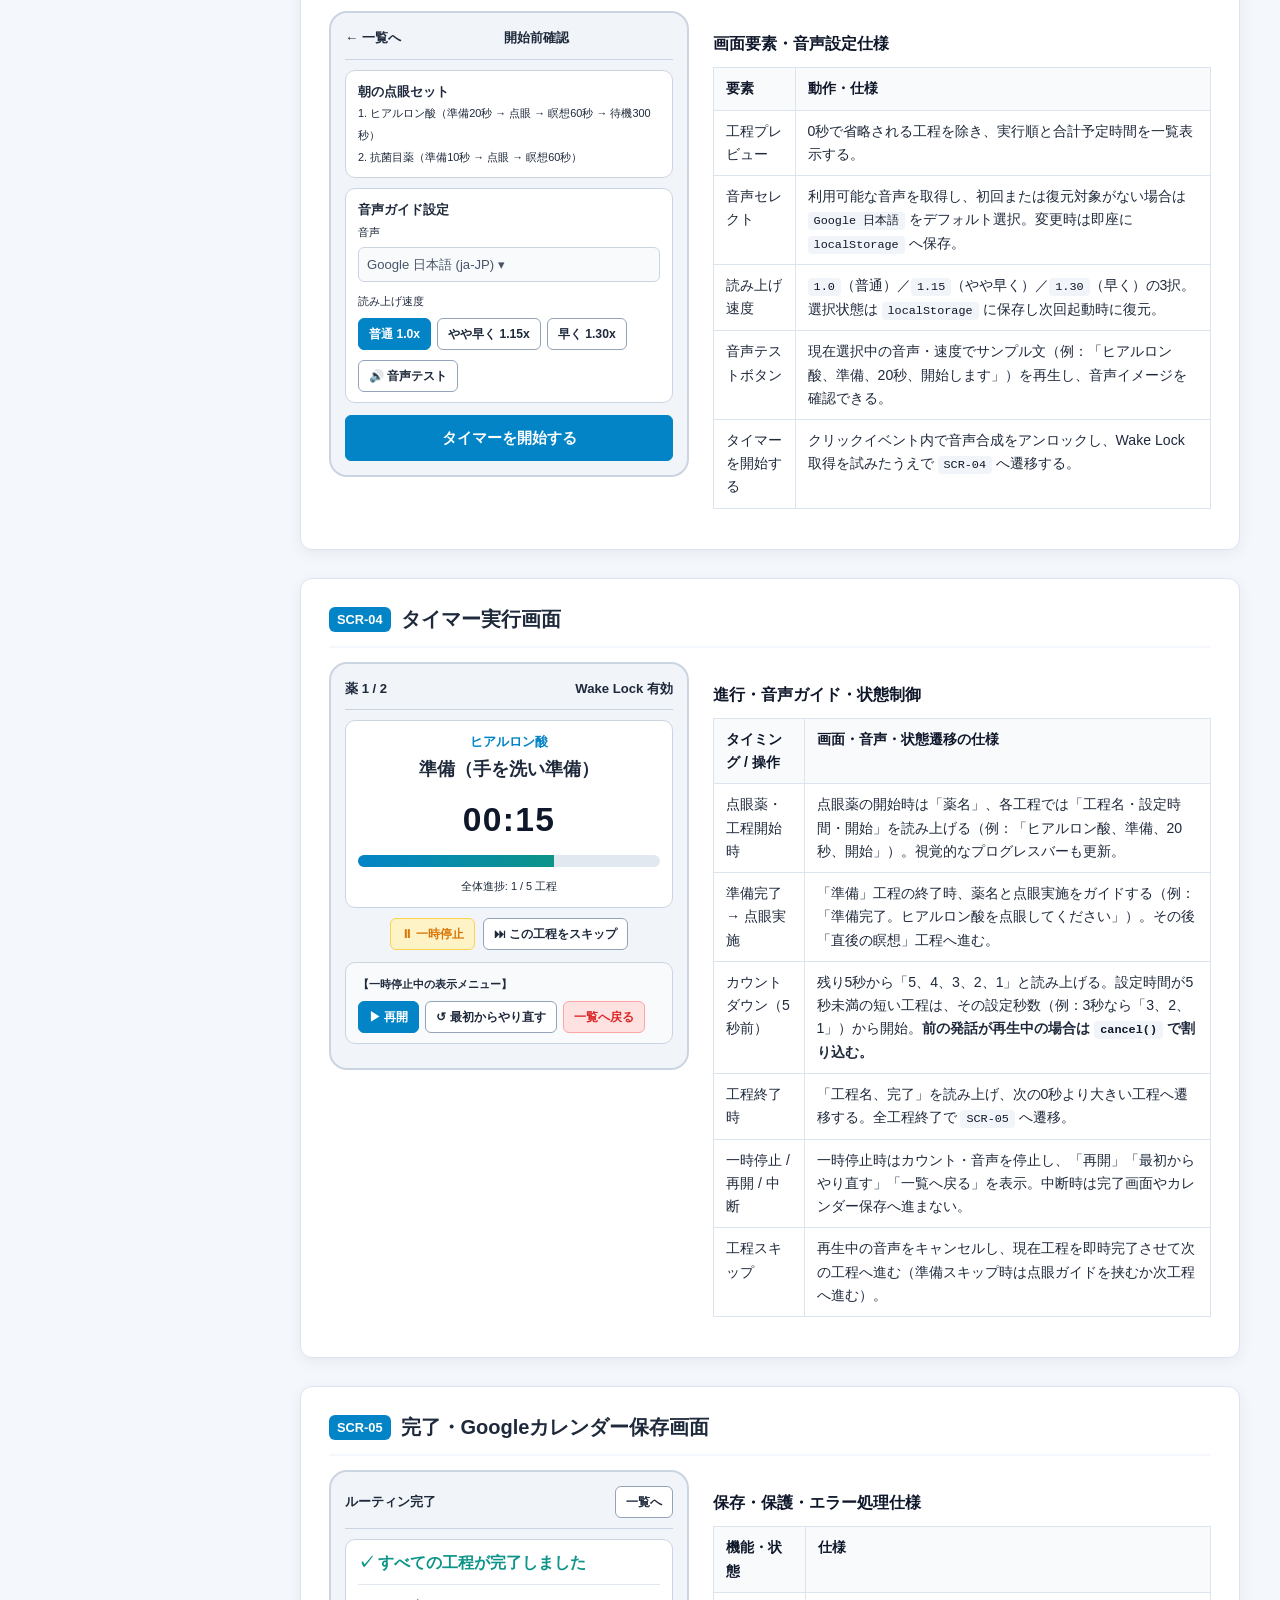
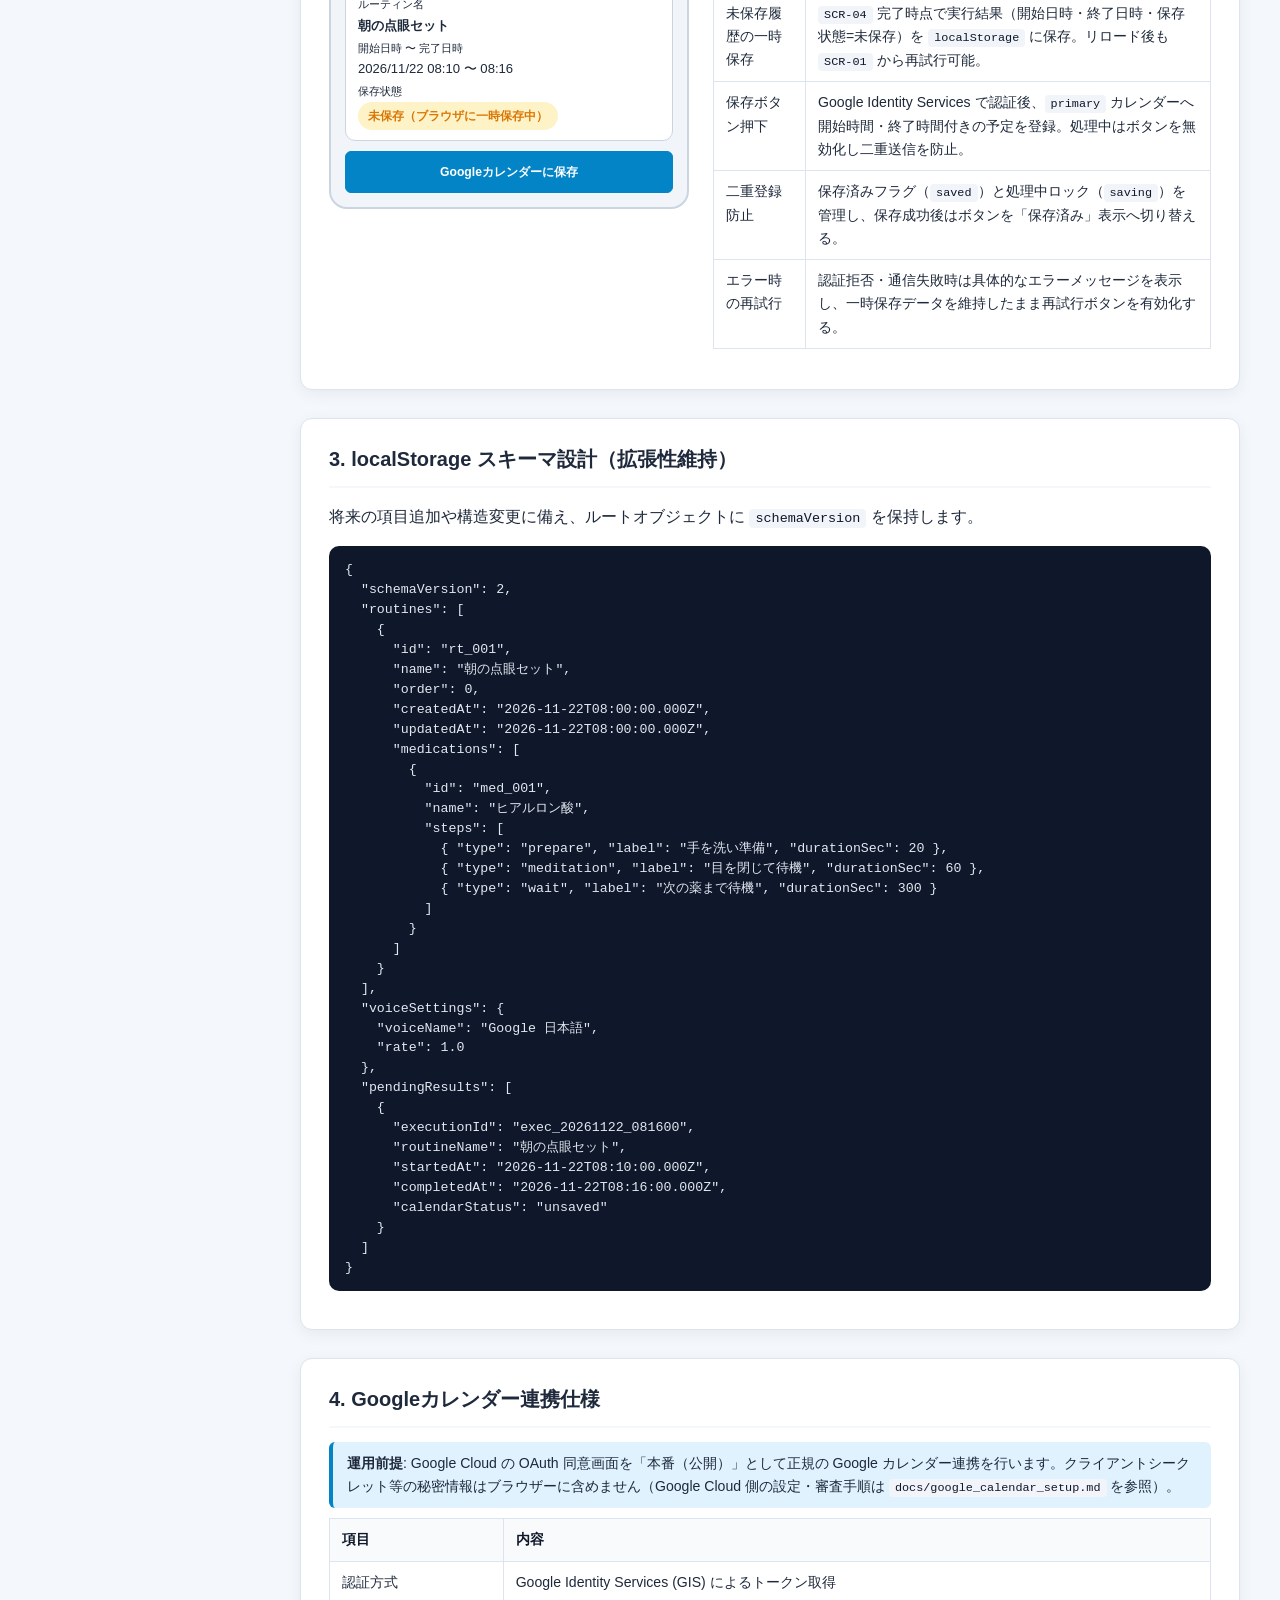
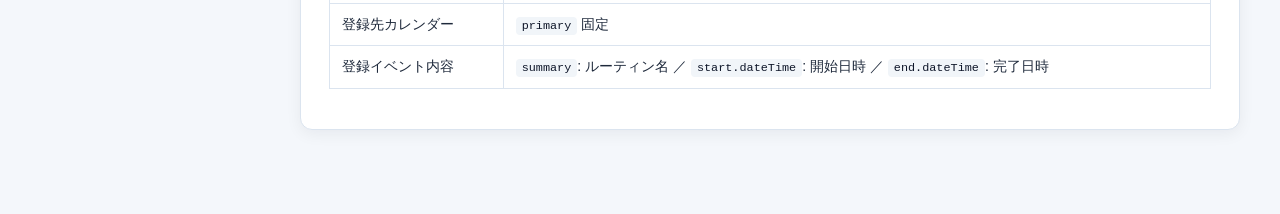
==== commit fad6143d: "[refactor] ワークアウトをルーティンへ名称変更" ====
--- a/docs/screen_spec.html
+++ b/docs/screen_spec.html
@@ -399,7 +399,7 @@
 
       <div class="nav-group">
         <div class="nav-title">各画面仕様</div>
-        <a href="#scr-01">SCR-01 ワークアウト一覧</a>
+        <a href="#scr-01">SCR-01 ルーティン一覧</a>
         <a href="#scr-02">SCR-02 作成・編集</a>
         <a href="#scr-03">SCR-03 開始前確認・音声設定</a>
         <a href="#scr-04">SCR-04 タイマー実行</a>
@@ -417,7 +417,7 @@
       <div class="doc-header">
         <h2>点眼タイマー 画面仕様書</h2>
         <p>
-          点眼薬と点眼前後の工程をワークアウトとして管理し、音声ガイド付きタイマーで順番に実行、完了後にGoogleカレンダーへ記録するWebアプリの画面仕様書です。
+          点眼薬と点眼前後の工程をルーティンとして管理し、音声ガイド付きタイマーで順番に実行、完了後にGoogleカレンダーへ記録するWebアプリの画面仕様書です。
         </p>
         <div class="badges">
           <span class="badge">ブラウザー完結 (localStorage)</span>
@@ -430,12 +430,12 @@
       <section id="overview" class="card">
         <h3>1. 画面一覧と遷移フロー</h3>
         <div class="flow-diagram">
-          <div class="flow-node">SCR-01<br>ワークアウト一覧<small>作成/編集/削除/並替<br>未保存履歴バナー</small></div>
+          <div class="flow-node">SCR-01<br>ルーティン一覧<small>作成/編集/削除/並替<br>未保存履歴バナー</small></div>
           <span class="flow-arrow">⇄</span>
           <div class="flow-node">SCR-02<br>作成・編集<small>薬・工程設定<br>D&amp;D並替/検証</small></div>
         </div>
         <div class="flow-diagram">
-          <div class="flow-node">SCR-01<br>ワークアウト選択</div>
+          <div class="flow-node">SCR-01<br>ルーティン選択</div>
           <span class="flow-arrow">→</span>
           <div class="flow-node">SCR-03<br>開始前確認・音声設定<small>工程確認/音声テスト<br>音声アンロック</small></div>
           <span class="flow-arrow">→</span>
@@ -455,18 +455,18 @@
           <tbody>
             <tr>
               <td><code>SCR-01</code></td>
-              <td>ワークアウト一覧画面</td>
-              <td>保存済みワークアウトの一覧表示、ドラッグ＆ドロップ並替、削除、新規作成／編集／実行への遷移。未保存の実行結果がある場合は再試行導線を表示。</td>
+              <td>ルーティン一覧画面</td>
+              <td>保存済みルーティンの一覧表示、ドラッグ＆ドロップ並替、削除、新規作成／編集／実行への遷移。未保存の実行結果がある場合は再試行導線を表示。</td>
             </tr>
             <tr>
               <td><code>SCR-02</code></td>
-              <td>ワークアウト作成・編集画面</td>
-              <td>ワークアウト名、点眼薬の追加・削除・並替、各工程（準備／直後の瞑想／次の点眼までの待機）の表示名と秒数設定、入力検証。</td>
+              <td>ルーティン作成・編集画面</td>
+              <td>ルーティン名、点眼薬の追加・削除・並替、各工程（準備／直後の瞑想／次の点眼までの待機）の表示名と秒数設定、入力検証。</td>
             </tr>
             <tr>
               <td><code>SCR-03</code></td>
               <td>開始前確認・音声設定画面</td>
-              <td>選択ワークアウトの全工程確認、音声・速度（1.0x / 1.15x / 1.30x）の設定と「音声テスト」、開始操作による音声合成アンロック。</td>
+              <td>選択ルーティンの全工程確認、音声・速度（1.0x / 1.15x / 1.30x）の設定と「音声テスト」、開始操作による音声合成アンロック。</td>
             </tr>
             <tr>
               <td><code>SCR-04</code></td>
@@ -476,7 +476,7 @@
             <tr>
               <td><code>SCR-05</code></td>
               <td>完了・Googleカレンダー保存画面</td>
-              <td>ワークアウト名・開始日時・終了日時の表示、Google認証と <code>primary</code> カレンダーへの登録、失敗時の再試行、二重登録防止。</td>
+              <td>ルーティン名・開始日時・終了日時の表示、Google認証と <code>primary</code> カレンダーへの登録、失敗時の再試行、二重登録防止。</td>
             </tr>
           </tbody>
         </table>
@@ -495,7 +495,7 @@
 
       <!-- SCR-01 -->
       <section id="scr-01" class="card">
-        <h3><span class="scr-id">SCR-01</span> ワークアウト一覧画面</h3>
+        <h3><span class="scr-id">SCR-01</span> ルーティン一覧画面</h3>
         <div class="spec-grid">
           <div class="wireframe">
             <div class="wf-bar">
@@ -553,14 +553,14 @@
                   <td><code>SCR-02</code>（新規モード）へ遷移する。</td>
                 </tr>
                 <tr>
-                  <td>ワークアウトカード</td>
+                  <td>ルーティンカード</td>
                   <td>リスト項目</td>
                   <td>ドラッグ＆ドロップ（ハンドル <code>☰</code>）で表示順を並び替え、即座に <code>localStorage</code> へ保存。</td>
                 </tr>
                 <tr>
                   <td>確認して開始</td>
                   <td>ボタン</td>
-                  <td>対象ワークアウトを選択して <code>SCR-03</code> へ遷移する。</td>
+                  <td>対象ルーティンを選択して <code>SCR-03</code> へ遷移する。</td>
                 </tr>
                 <tr>
                   <td>編集 / 削除</td>
@@ -575,15 +575,15 @@
 
       <!-- SCR-02 -->
       <section id="scr-02" class="card">
-        <h3><span class="scr-id">SCR-02</span> ワークアウト作成・編集画面</h3>
+        <h3><span class="scr-id">SCR-02</span> ルーティン作成・編集画面</h3>
         <div class="spec-grid">
           <div class="wireframe">
             <div class="wf-bar">
               <span>← 戻る</span>
-              <span>ワークアウト編集</span>
+              <span>ルーティン編集</span>
               <span class="wf-btn primary">保存</span>
             </div>
-            <div>ワークアウト名（必須）</div>
+            <div>ルーティン名（必須）</div>
             <div class="wf-input">朝の点眼セット</div>
 
             <div class="wf-card">
@@ -658,7 +658,7 @@
               </thead>
               <tbody>
                 <tr>
-                  <td>ワークアウト名</td>
+                  <td>ルーティン名</td>
                   <td>必須入力（空白のみ不可）。未入力時はエラー表示し保存不可。</td>
                 </tr>
                 <tr>
@@ -827,13 +827,13 @@
         <div class="spec-grid">
           <div class="wireframe">
             <div class="wf-bar">
-              <span>ワークアウト完了</span>
+              <span>ルーティン完了</span>
               <span class="wf-btn">一覧へ</span>
             </div>
             <div class="wf-card">
               <div style="font-weight:700; font-size:1rem; color:var(--accent);">✓ すべての工程が完了しました</div>
               <hr style="border:none; border-top:1px solid #e2e8f0; margin:8px 0;">
-              <small>ワークアウト名</small>
+              <small>ルーティン名</small>
               <div><strong>朝の点眼セット</strong></div>
               <small>開始日時 〜 完了日時</small>
               <div>2026/11/22 08:10 〜 08:16</div>
@@ -882,10 +882,10 @@
         <h3>3. localStorage スキーマ設計（拡張性維持）</h3>
         <p>将来の項目追加や構造変更に備え、ルートオブジェクトに <code>schemaVersion</code> を保持します。</p>
         <pre>{
-  "schemaVersion": 1,
-  "workouts": [
+  "schemaVersion": 2,
+  "routines": [
     {
-      "id": "wo_001",
+      "id": "rt_001",
       "name": "朝の点眼セット",
       "order": 0,
       "createdAt": "2026-11-22T08:00:00.000Z",
@@ -910,7 +910,7 @@
   "pendingResults": [
     {
       "executionId": "exec_20261122_081600",
-      "workoutName": "朝の点眼セット",
+      "routineName": "朝の点眼セット",
       "startedAt": "2026-11-22T08:10:00.000Z",
       "completedAt": "2026-11-22T08:16:00.000Z",
       "calendarStatus": "unsaved"
@@ -943,7 +943,7 @@
             </tr>
             <tr>
               <td>登録イベント内容</td>
-              <td><code>summary</code>: ワークアウト名 ／ <code>start.dateTime</code>: 開始日時 ／ <code>end.dateTime</code>: 完了日時</td>
+              <td><code>summary</code>: ルーティン名 ／ <code>start.dateTime</code>: 開始日時 ／ <code>end.dateTime</code>: 完了日時</td>
             </tr>
           </tbody>
         </table>
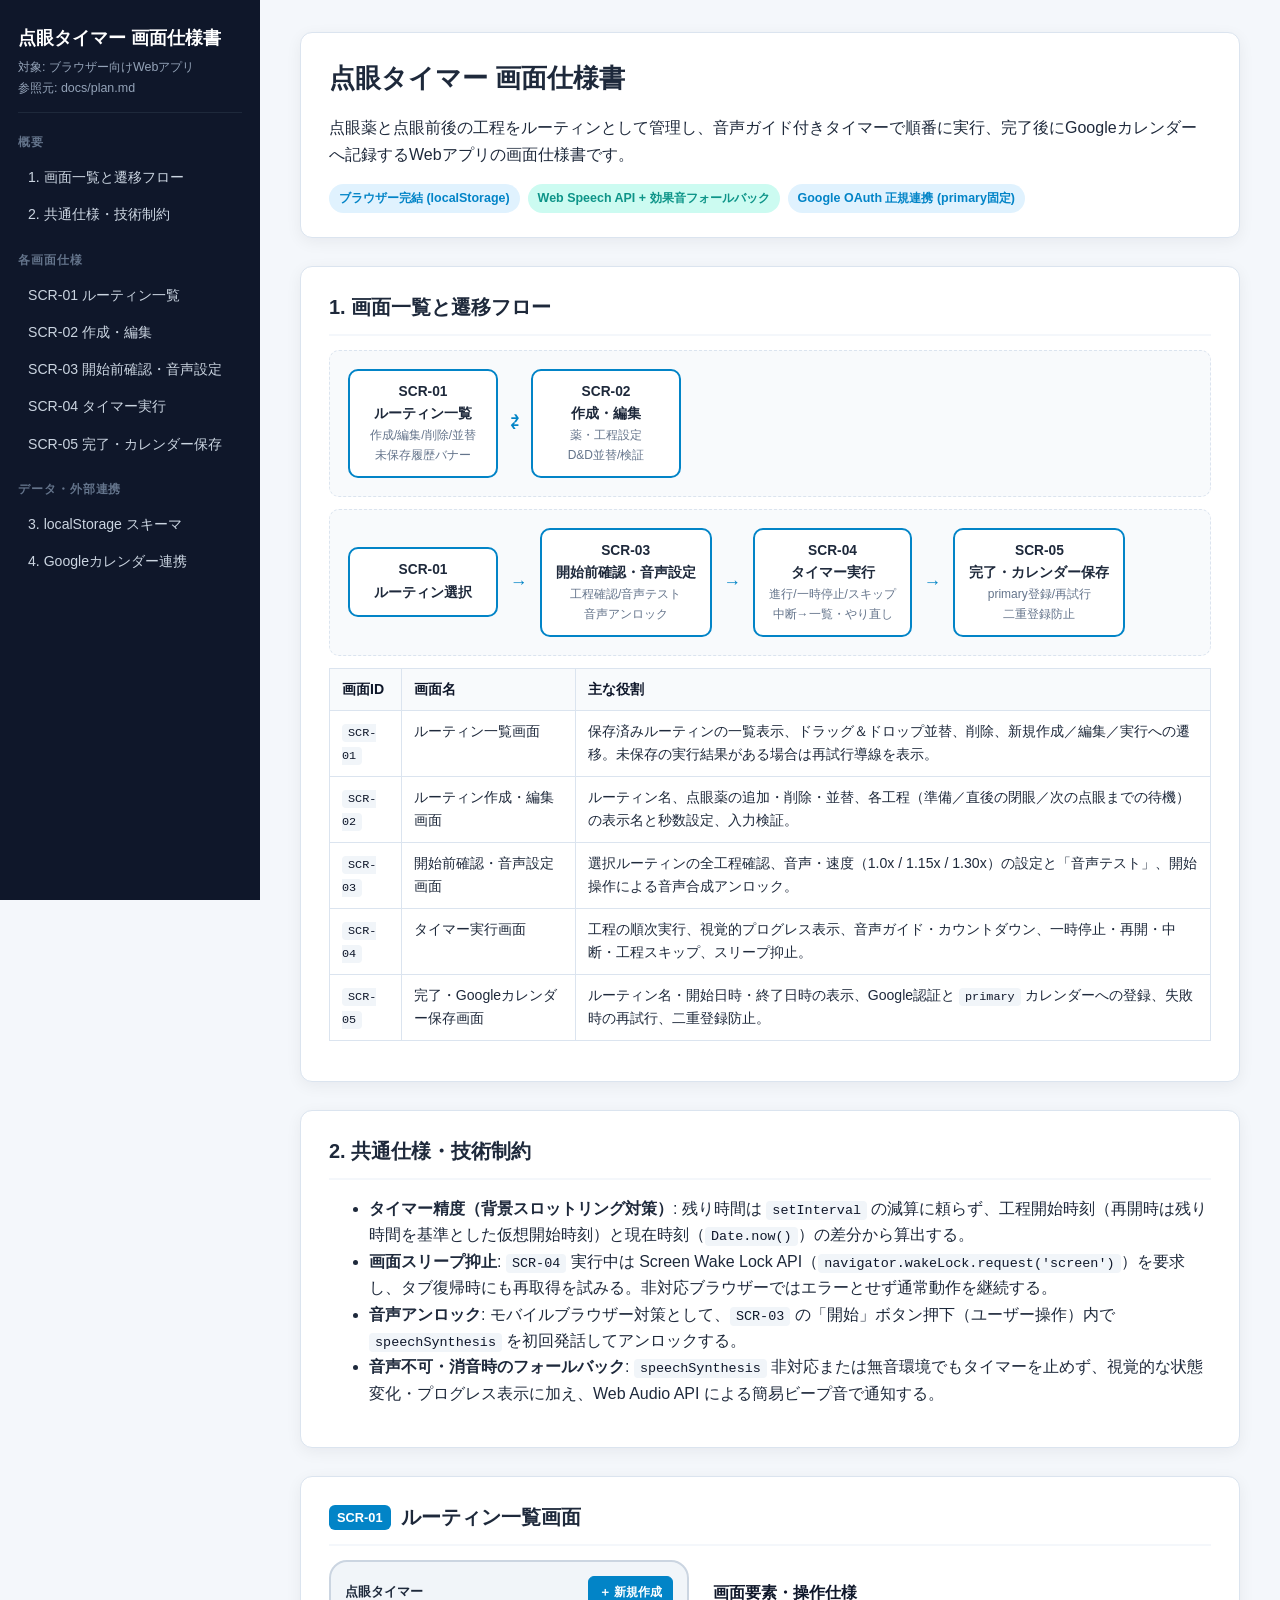
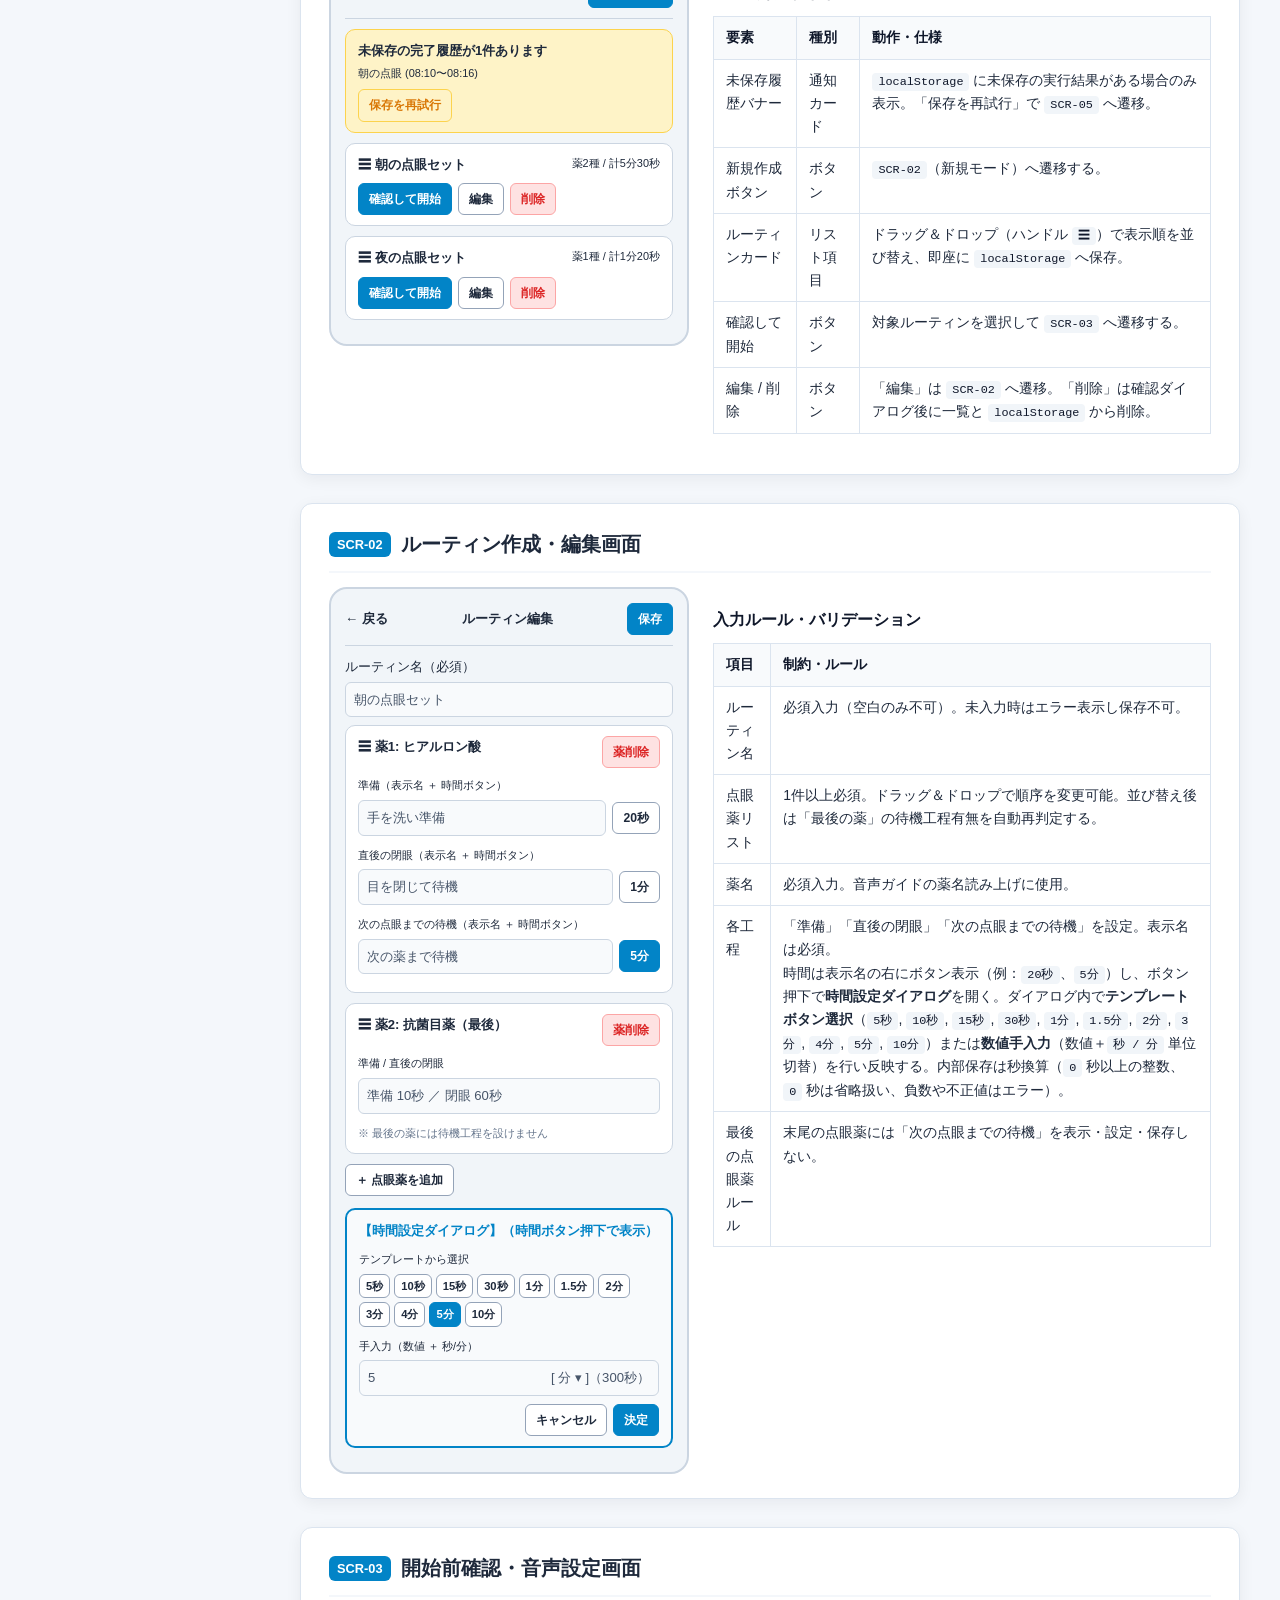
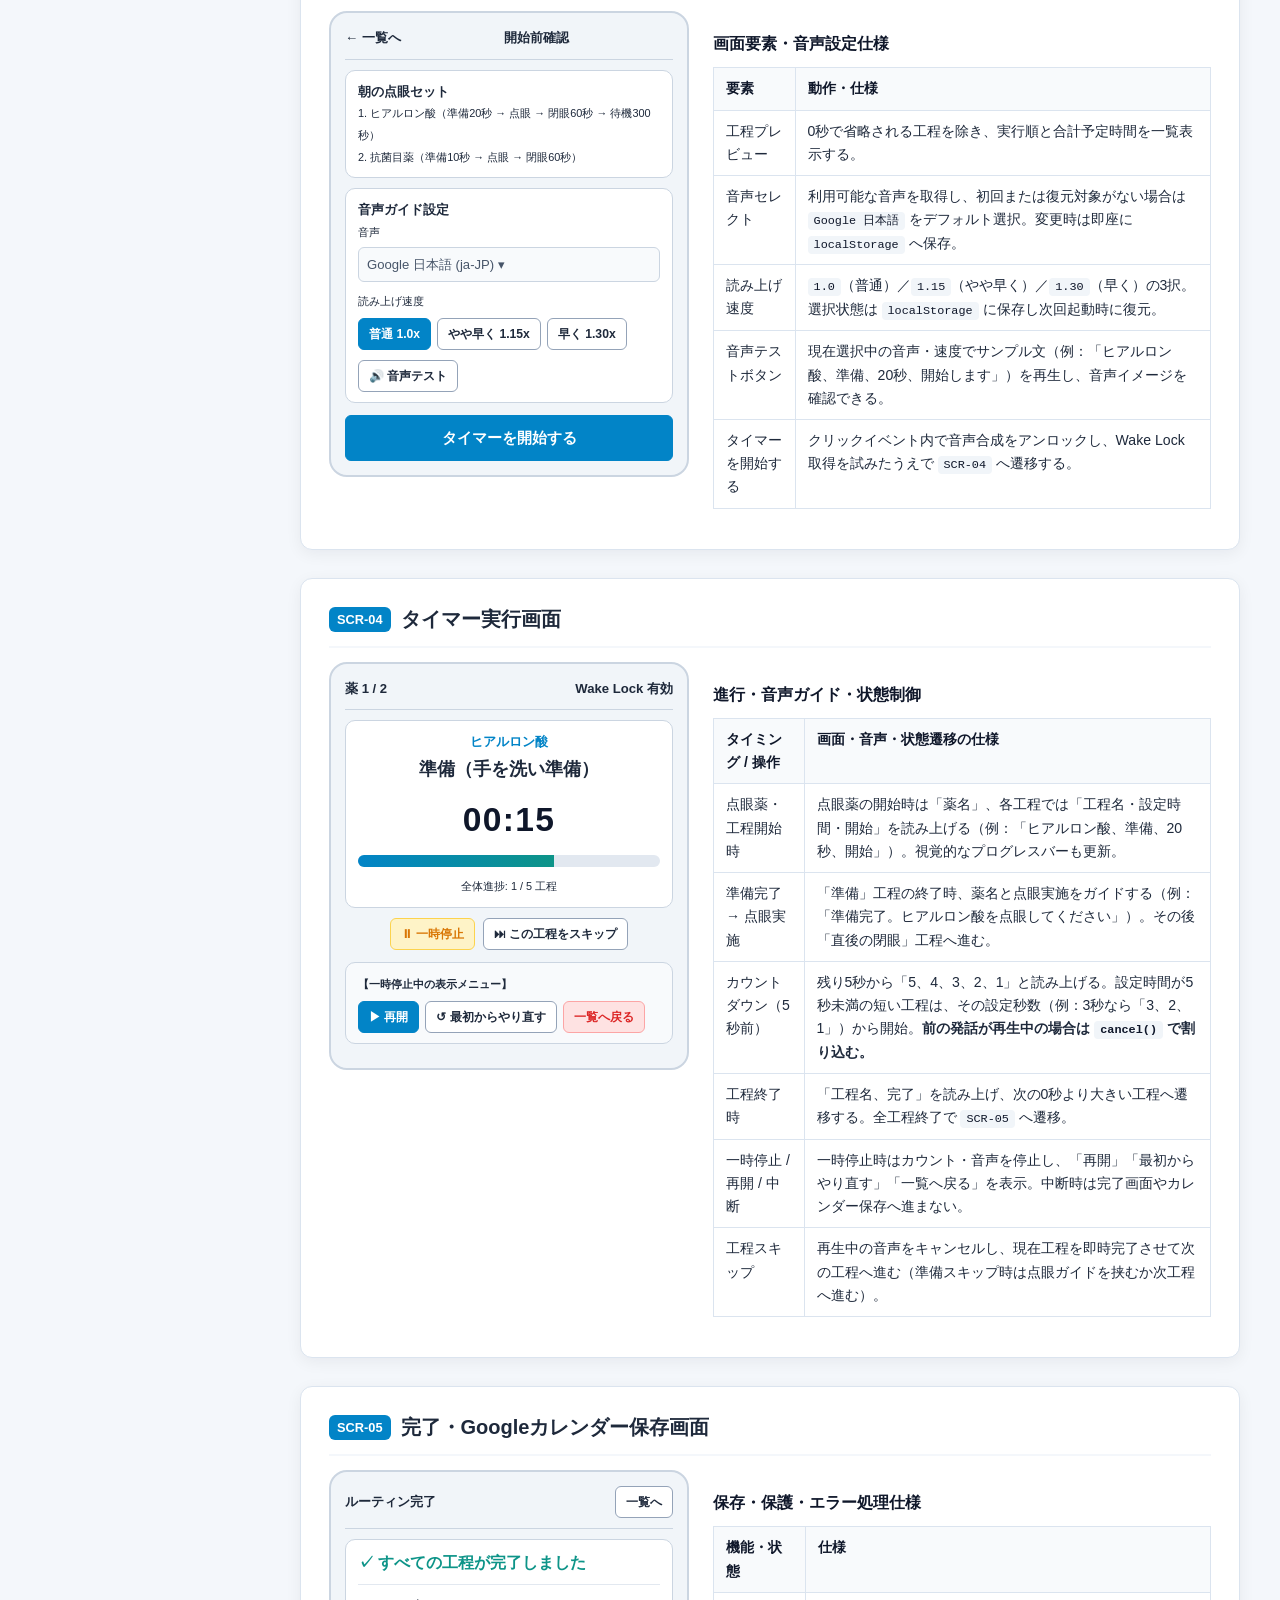
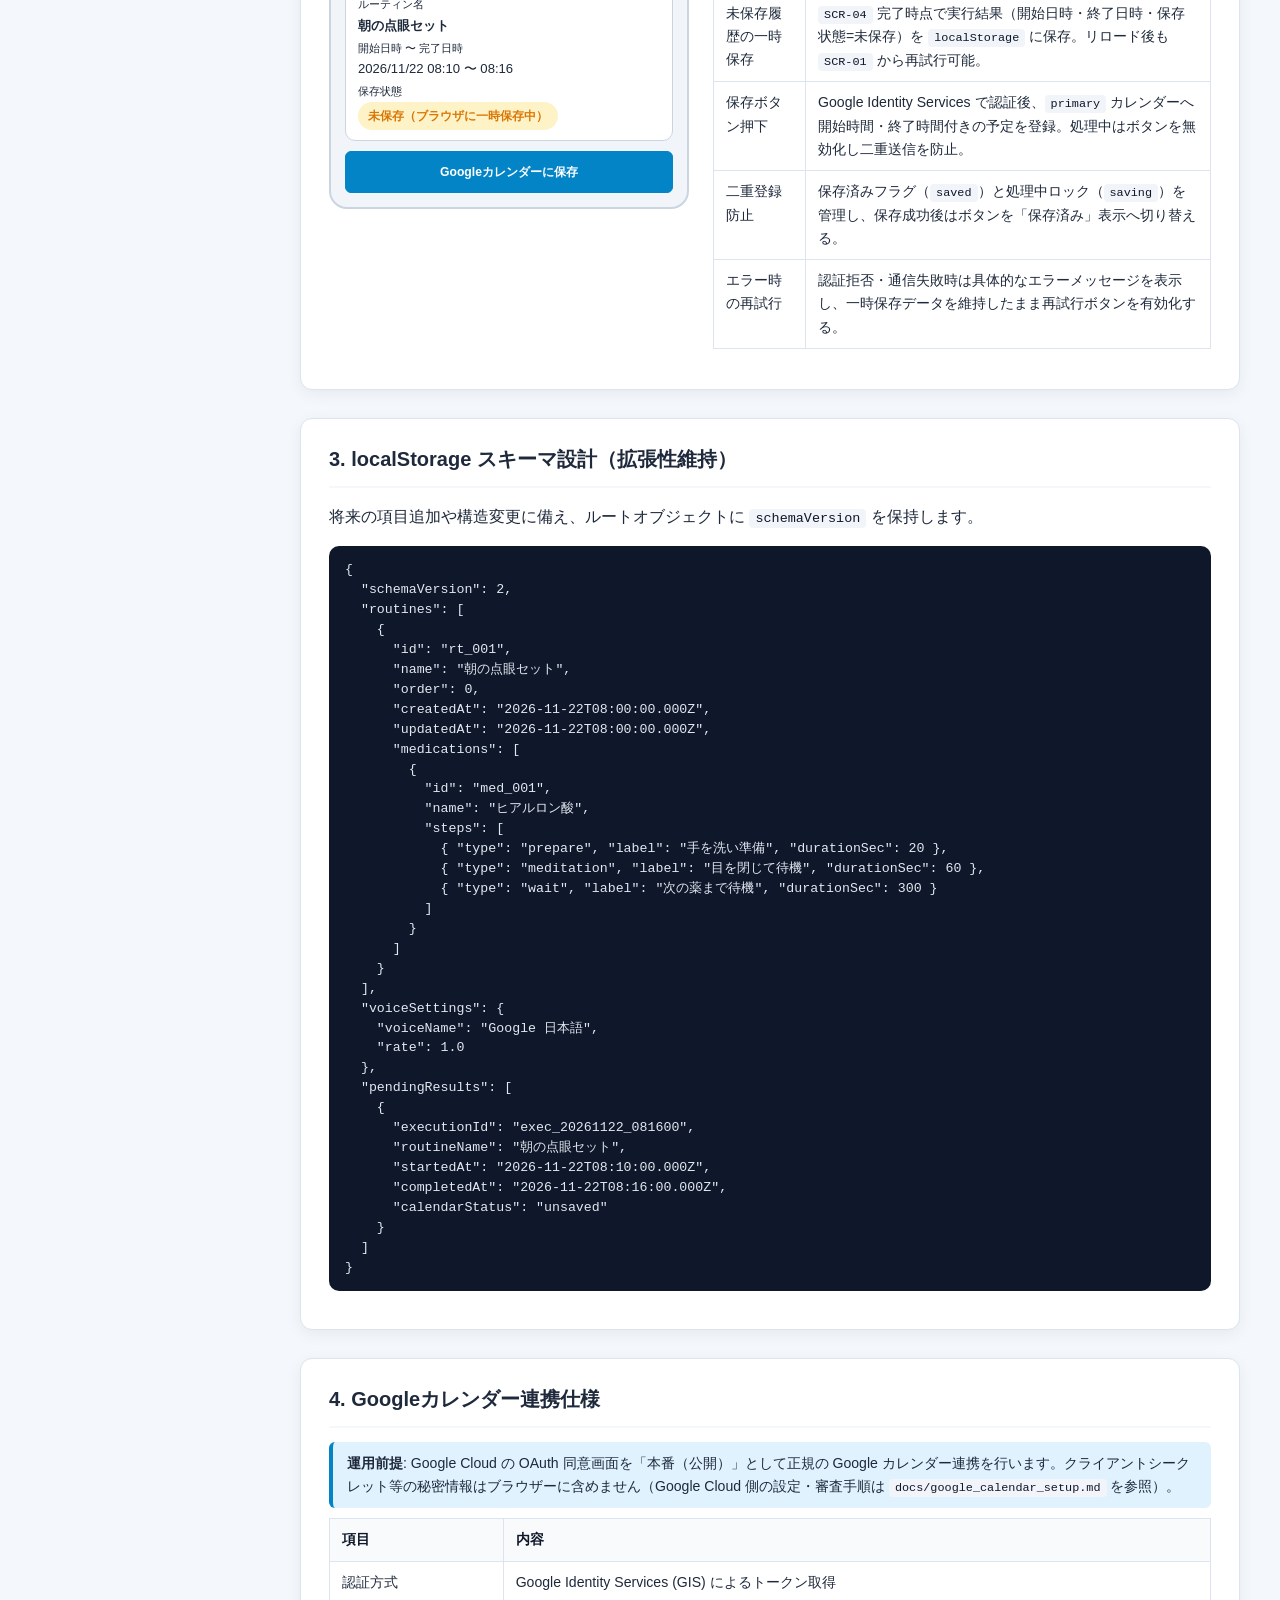
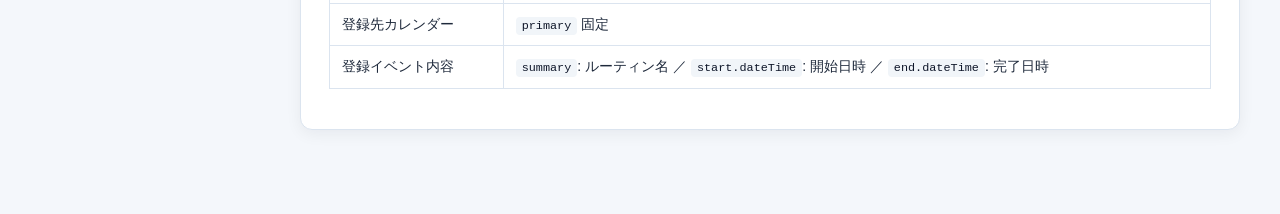
==== commit 430bb797: "[fix] 「瞑想」表記を「閉眼」へ一括置換" ====
--- a/docs/screen_spec.html
+++ b/docs/screen_spec.html
@@ -461,7 +461,7 @@
             <tr>
               <td><code>SCR-02</code></td>
               <td>ルーティン作成・編集画面</td>
-              <td>ルーティン名、点眼薬の追加・削除・並替、各工程（準備／直後の瞑想／次の点眼までの待機）の表示名と秒数設定、入力検証。</td>
+              <td>ルーティン名、点眼薬の追加・削除・並替、各工程（準備／直後の閉眼／次の点眼までの待機）の表示名と秒数設定、入力検証。</td>
             </tr>
             <tr>
               <td><code>SCR-03</code></td>
@@ -596,7 +596,7 @@
                 <div class="wf-input" style="flex:1; margin:0;">手を洗い準備</div>
                 <span class="wf-btn">20秒</span>
               </div>
-              <small>直後の瞑想（表示名 ＋ 時間ボタン）</small>
+              <small>直後の閉眼（表示名 ＋ 時間ボタン）</small>
               <div style="display:flex; gap:6px; align-items:center; margin:4px 0 8px;">
                 <div class="wf-input" style="flex:1; margin:0;">目を閉じて待機</div>
                 <span class="wf-btn">1分</span>
@@ -613,8 +613,8 @@
                 <strong>☰ 薬2: 抗菌目薬（最後）</strong>
                 <span class="wf-btn danger">薬削除</span>
               </div>
-              <small>準備 / 直後の瞑想</small>
-              <div class="wf-input">準備 10秒 ／ 瞑想 60秒</div>
+              <small>準備 / 直後の閉眼</small>
+              <div class="wf-input">準備 10秒 ／ 閉眼 60秒</div>
               <small style="color:#64748b;">※ 最後の薬には待機工程を設けません</small>
             </div>
             <span class="wf-btn">＋ 点眼薬を追加</span>
@@ -671,7 +671,7 @@
                 </tr>
                 <tr>
                   <td>各工程</td>
-                  <td>「準備」「直後の瞑想」「次の点眼までの待機」を設定。表示名は必須。<br>時間は表示名の右にボタン表示（例：<code>20秒</code>、<code>5分</code>）し、ボタン押下で<strong>時間設定ダイアログ</strong>を開く。ダイアログ内で<strong>テンプレートボタン選択</strong>（<code>5秒</code>, <code>10秒</code>, <code>15秒</code>, <code>30秒</code>, <code>1分</code>, <code>1.5分</code>, <code>2分</code>, <code>3分</code>, <code>4分</code>, <code>5分</code>, <code>10分</code>）または<strong>数値手入力</strong>（数値＋<code>秒 / 分</code> 単位切替）を行い反映する。内部保存は秒換算（<code>0</code> 秒以上の整数、<code>0</code> 秒は省略扱い、負数や不正値はエラー）。</td>
+                  <td>「準備」「直後の閉眼」「次の点眼までの待機」を設定。表示名は必須。<br>時間は表示名の右にボタン表示（例：<code>20秒</code>、<code>5分</code>）し、ボタン押下で<strong>時間設定ダイアログ</strong>を開く。ダイアログ内で<strong>テンプレートボタン選択</strong>（<code>5秒</code>, <code>10秒</code>, <code>15秒</code>, <code>30秒</code>, <code>1分</code>, <code>1.5分</code>, <code>2分</code>, <code>3分</code>, <code>4分</code>, <code>5分</code>, <code>10分</code>）または<strong>数値手入力</strong>（数値＋<code>秒 / 分</code> 単位切替）を行い反映する。内部保存は秒換算（<code>0</code> 秒以上の整数、<code>0</code> 秒は省略扱い、負数や不正値はエラー）。</td>
                 </tr>
                 <tr>
                   <td>最後の点眼薬ルール</td>
@@ -695,8 +695,8 @@
             </div>
             <div class="wf-card">
               <strong>朝の点眼セット</strong><br>
-              <small>1. ヒアルロン酸（準備20秒 → 点眼 → 瞑想60秒 → 待機300秒）</small><br>
-              <small>2. 抗菌目薬（準備10秒 → 点眼 → 瞑想60秒）</small>
+              <small>1. ヒアルロン酸（準備20秒 → 点眼 → 閉眼60秒 → 待機300秒）</small><br>
+              <small>2. 抗菌目薬（準備10秒 → 点眼 → 閉眼60秒）</small>
             </div>
             <div class="wf-card">
               <strong>音声ガイド設定</strong><br>
@@ -797,7 +797,7 @@
                 </tr>
                 <tr>
                   <td>準備完了 → 点眼実施</td>
-                  <td>「準備」工程の終了時、薬名と点眼実施をガイドする（例：「準備完了。ヒアルロン酸を点眼してください」）。その後「直後の瞑想」工程へ進む。</td>
+                  <td>「準備」工程の終了時、薬名と点眼実施をガイドする（例：「準備完了。ヒアルロン酸を点眼してください」）。その後「直後の閉眼」工程へ進む。</td>
                 </tr>
                 <tr>
                   <td>カウントダウン（5秒前）</td>
